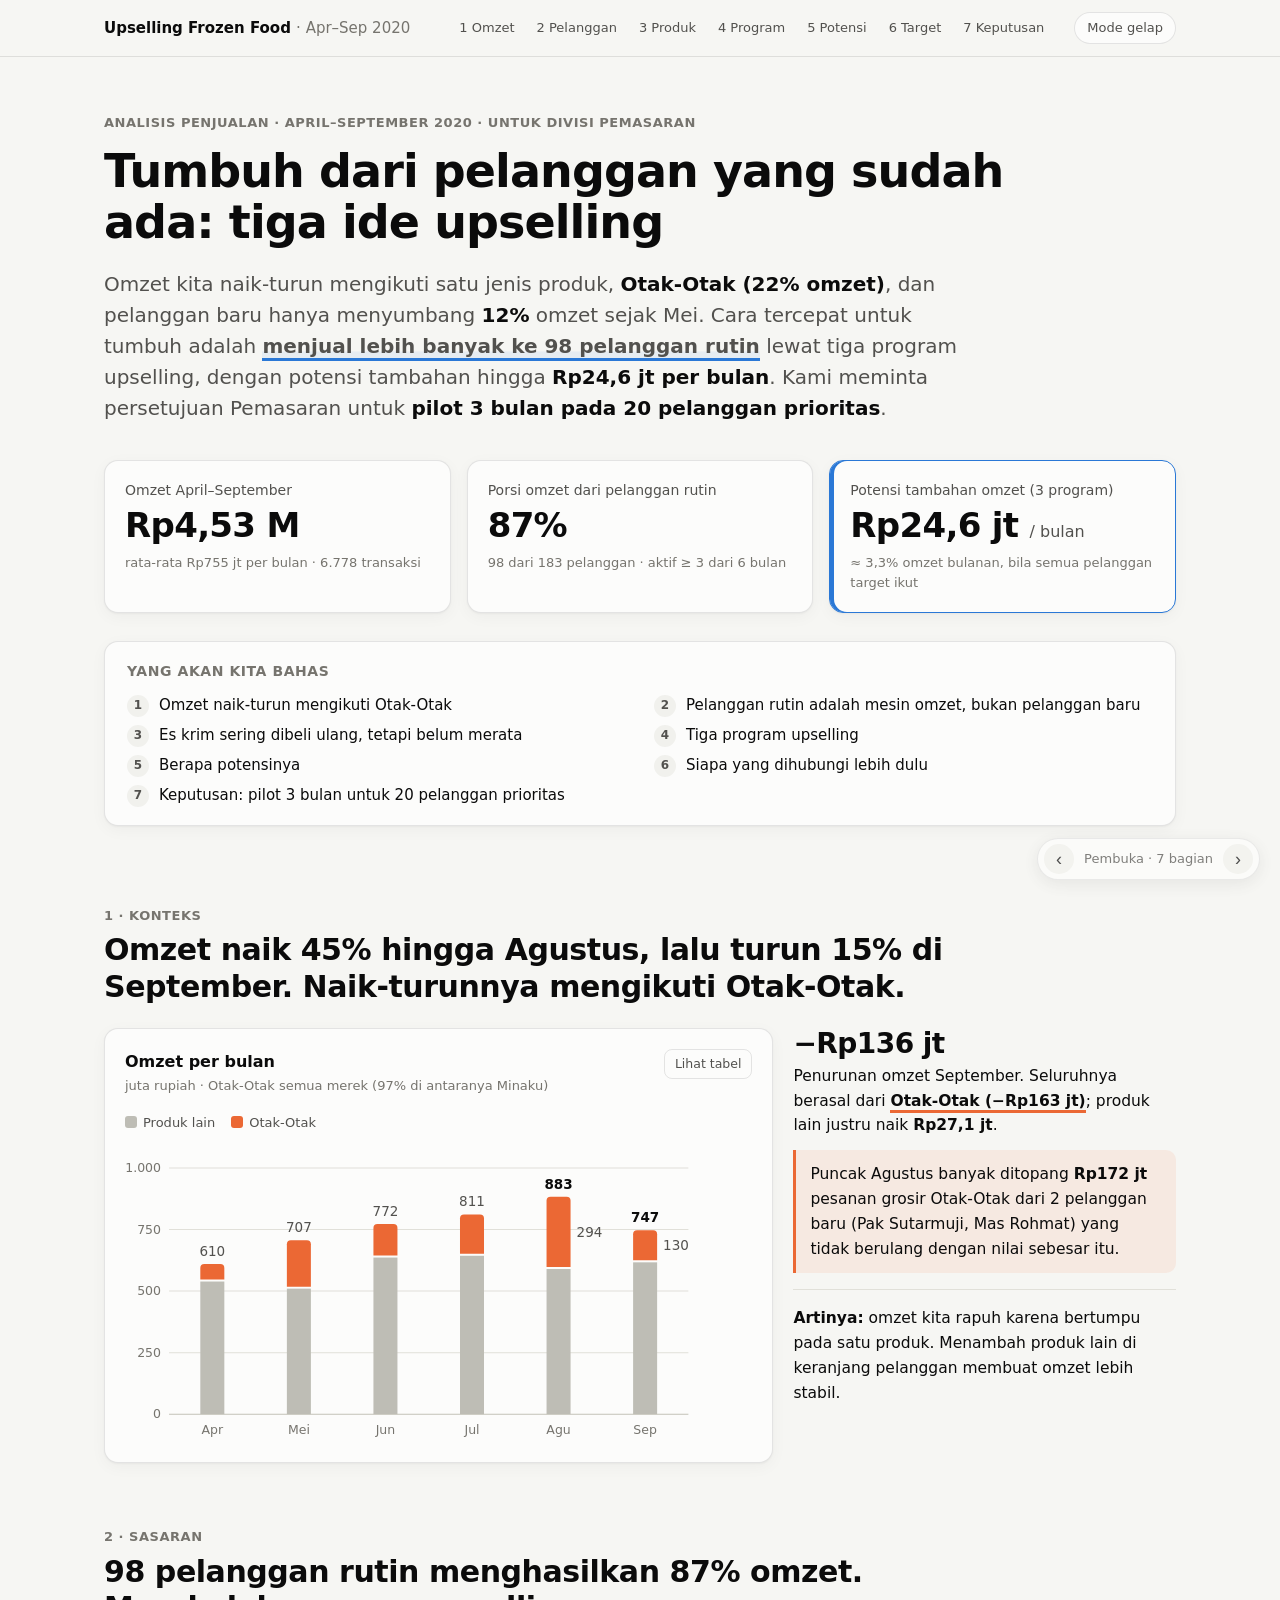
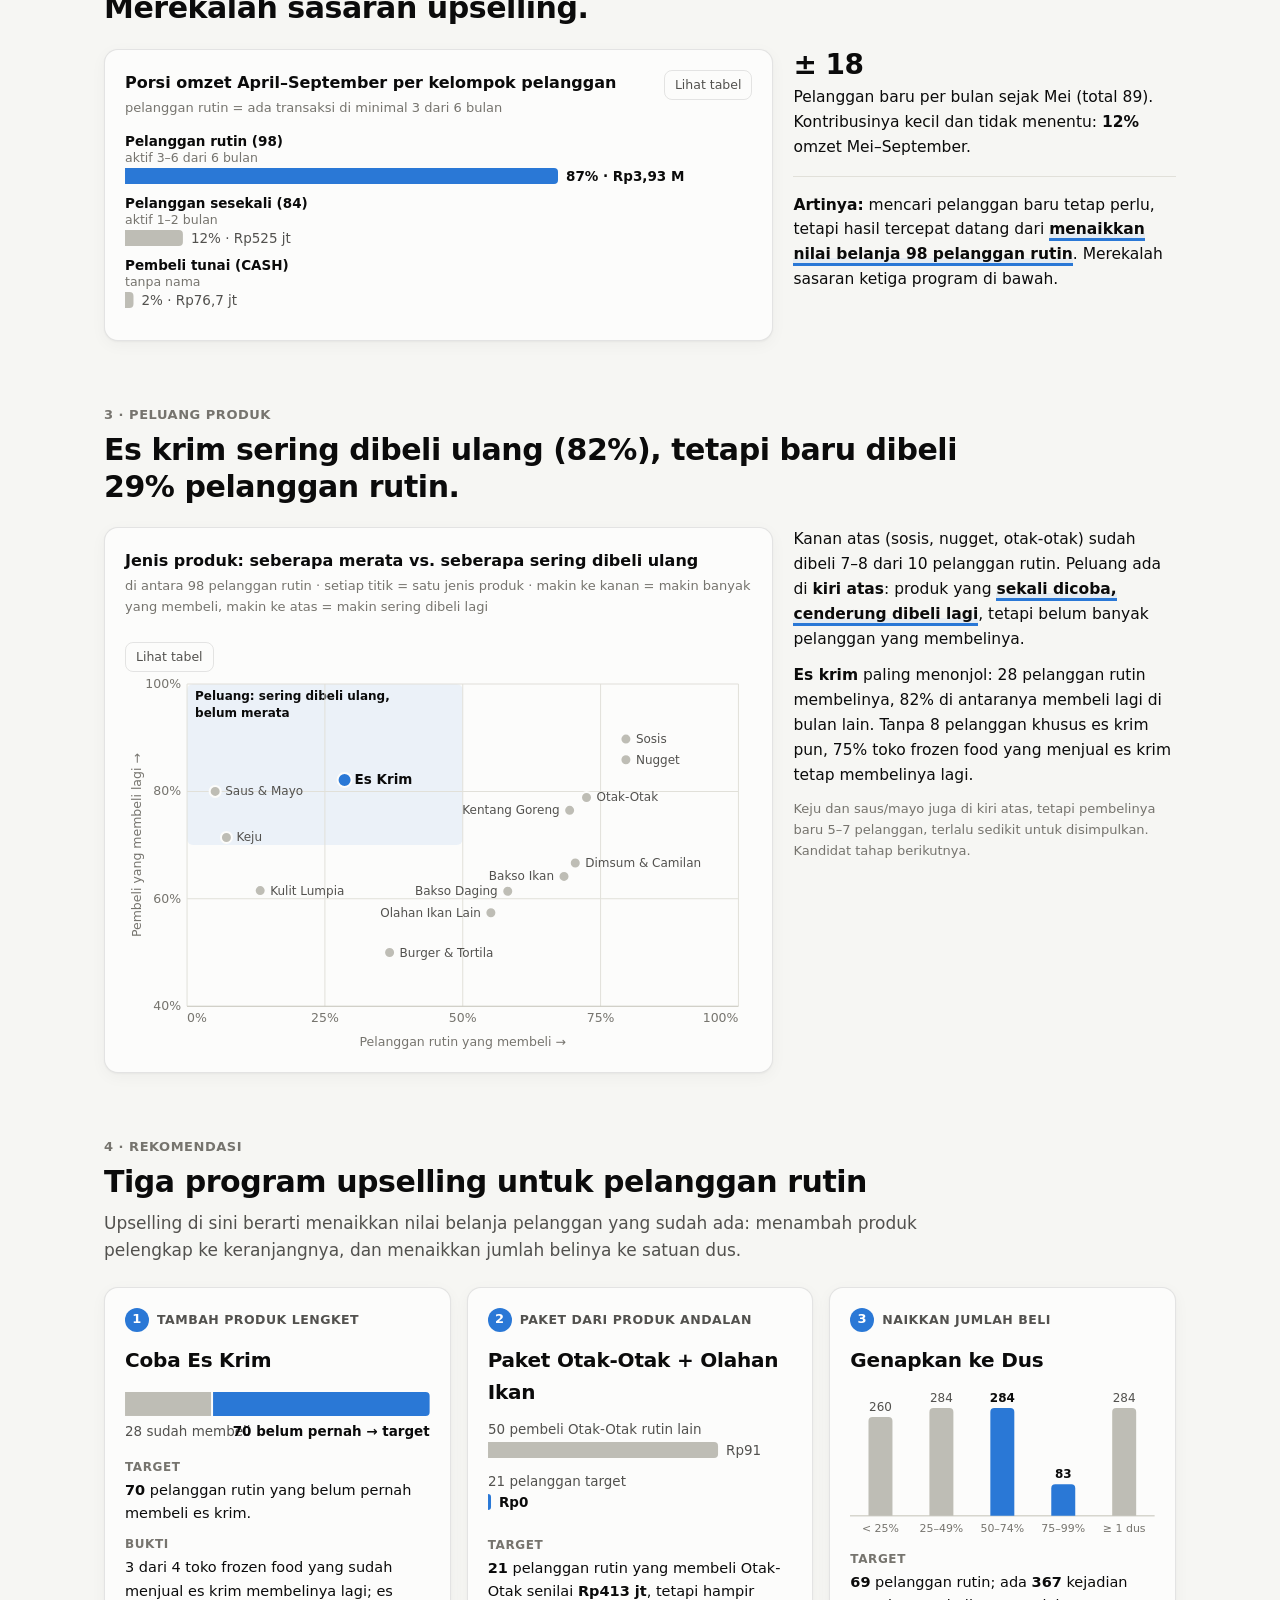
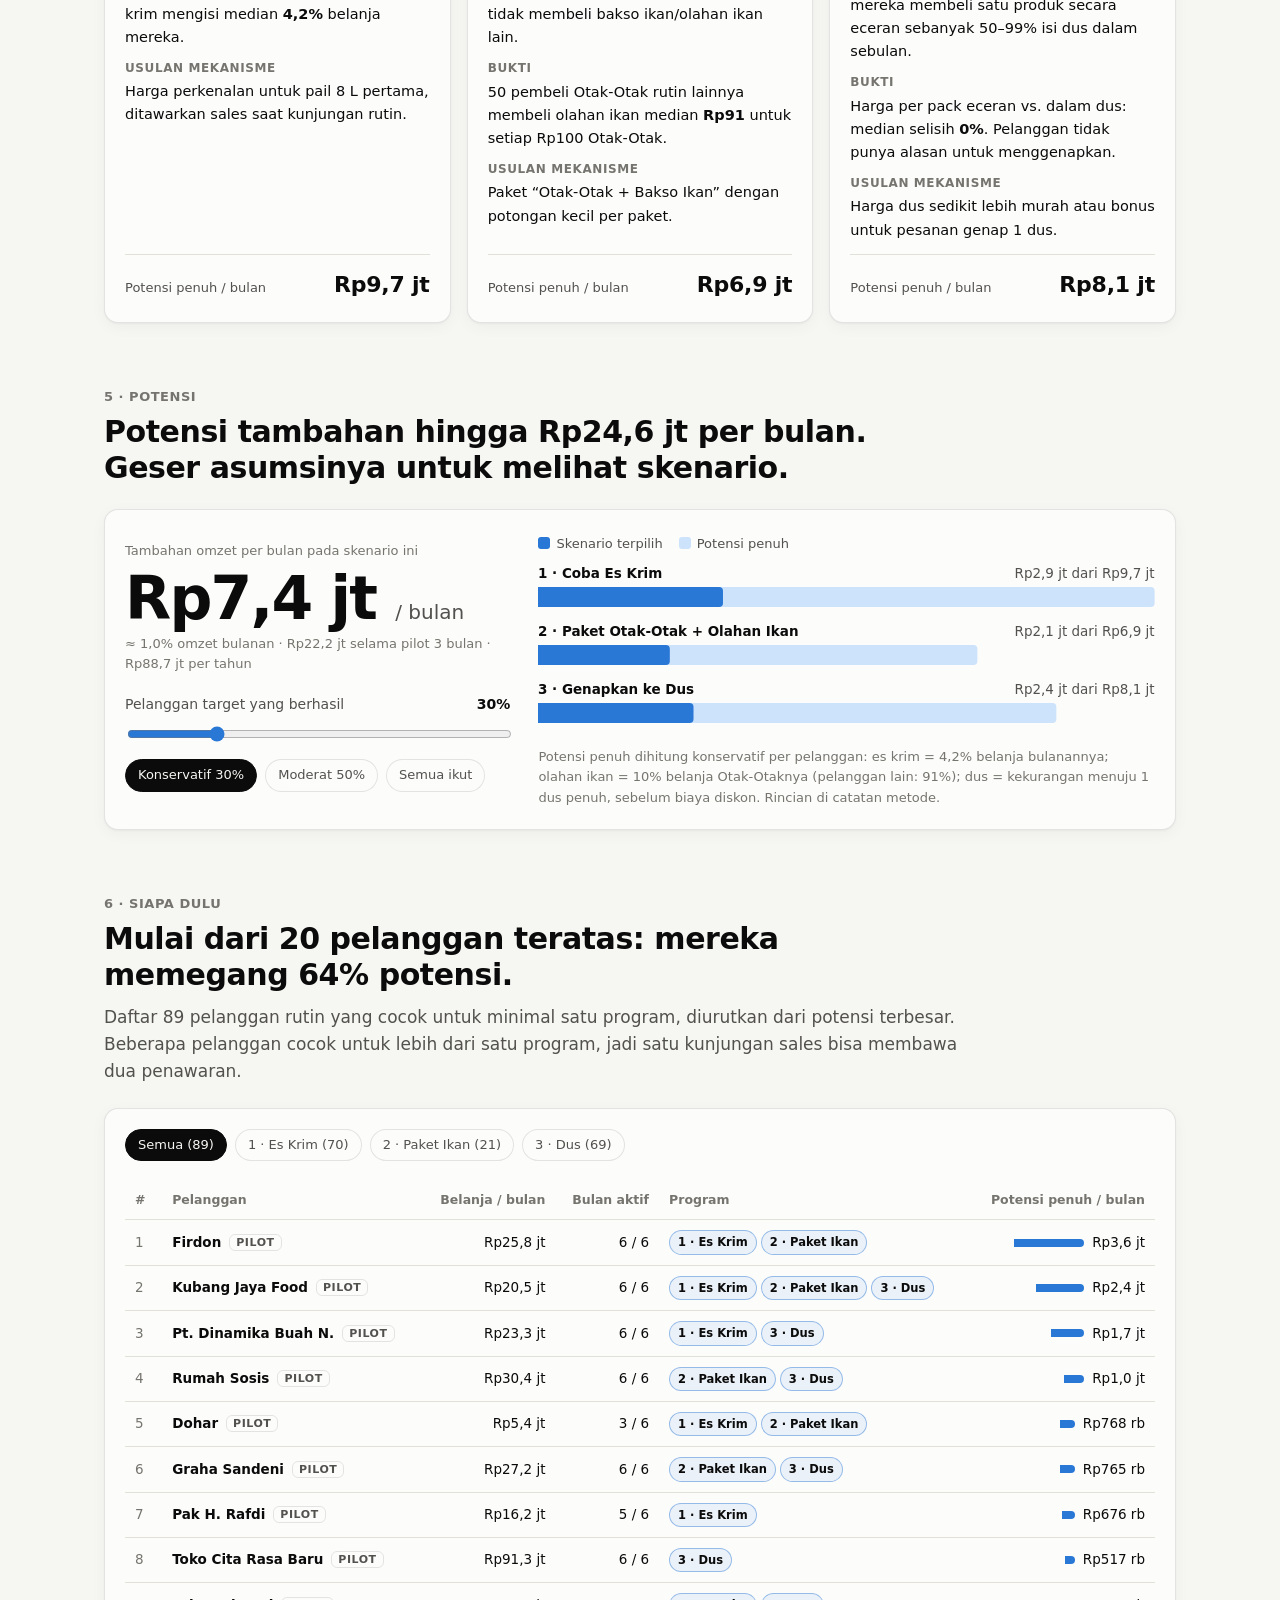
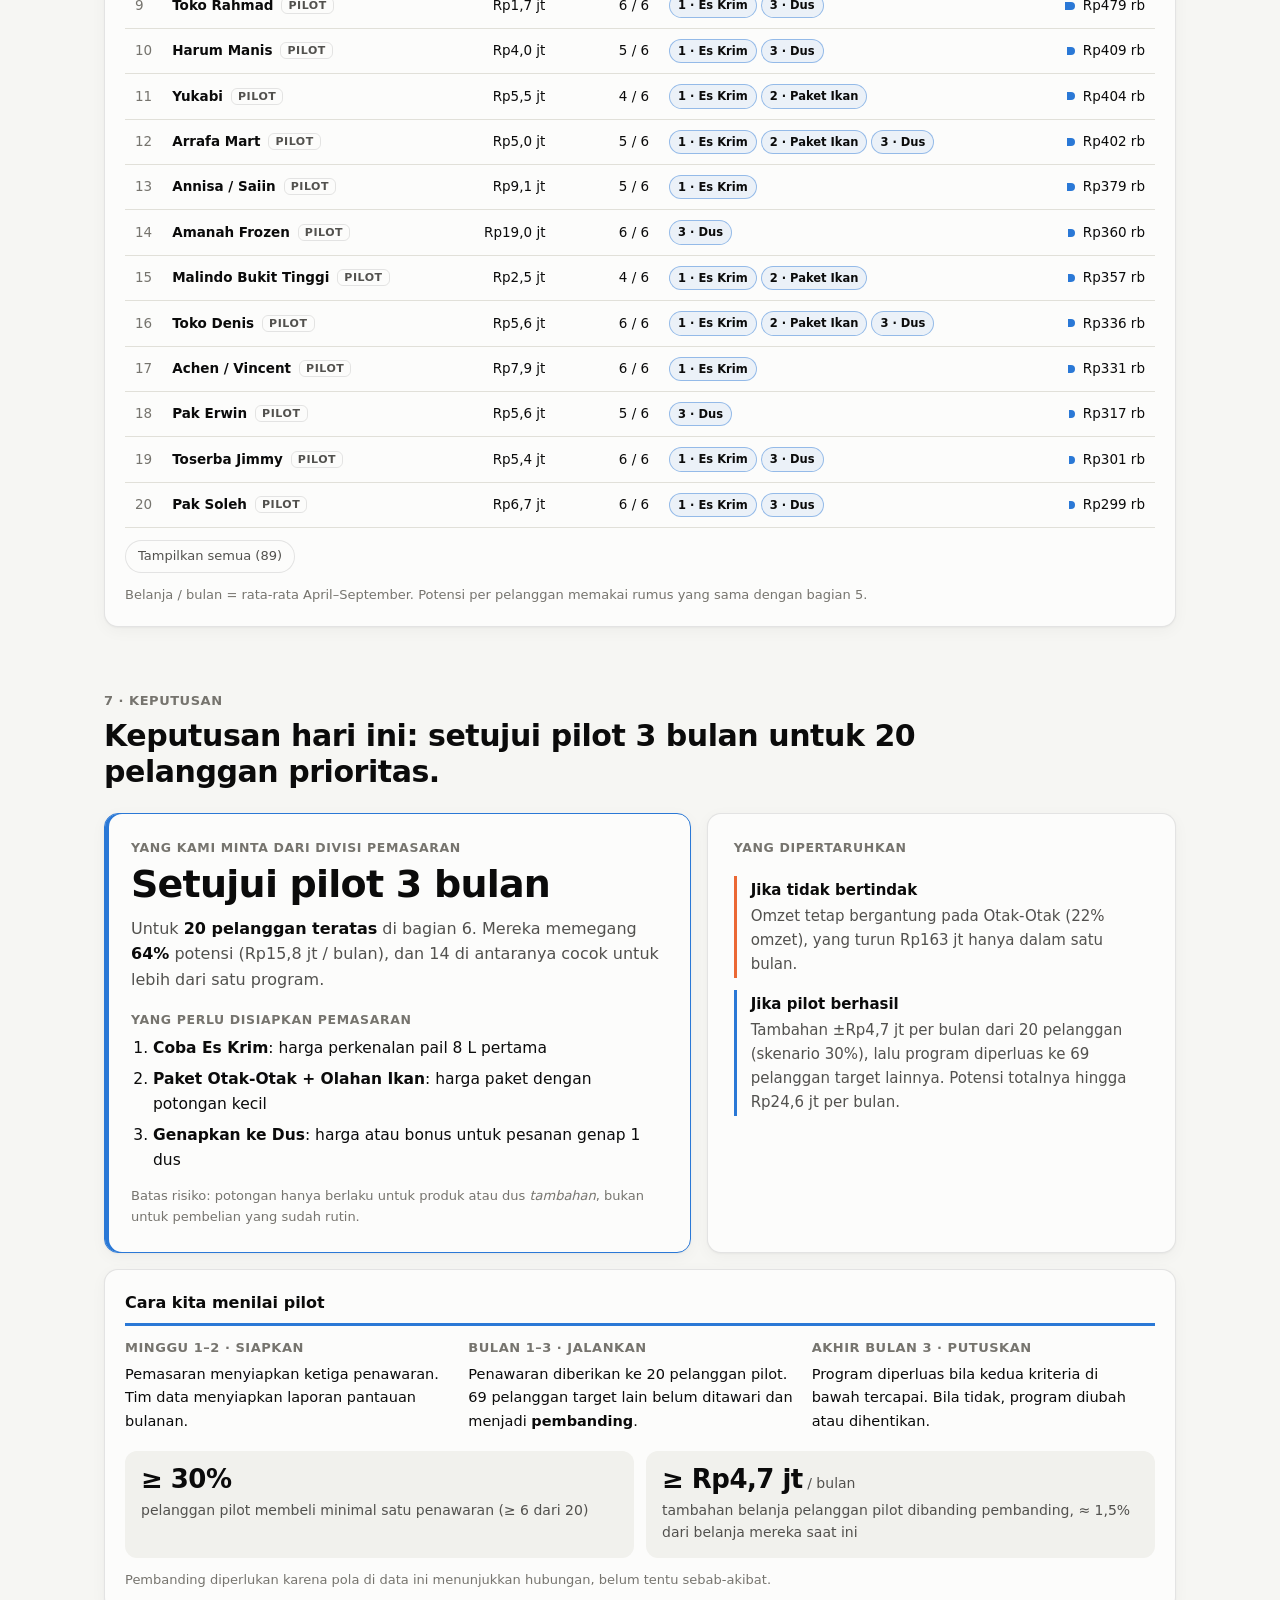
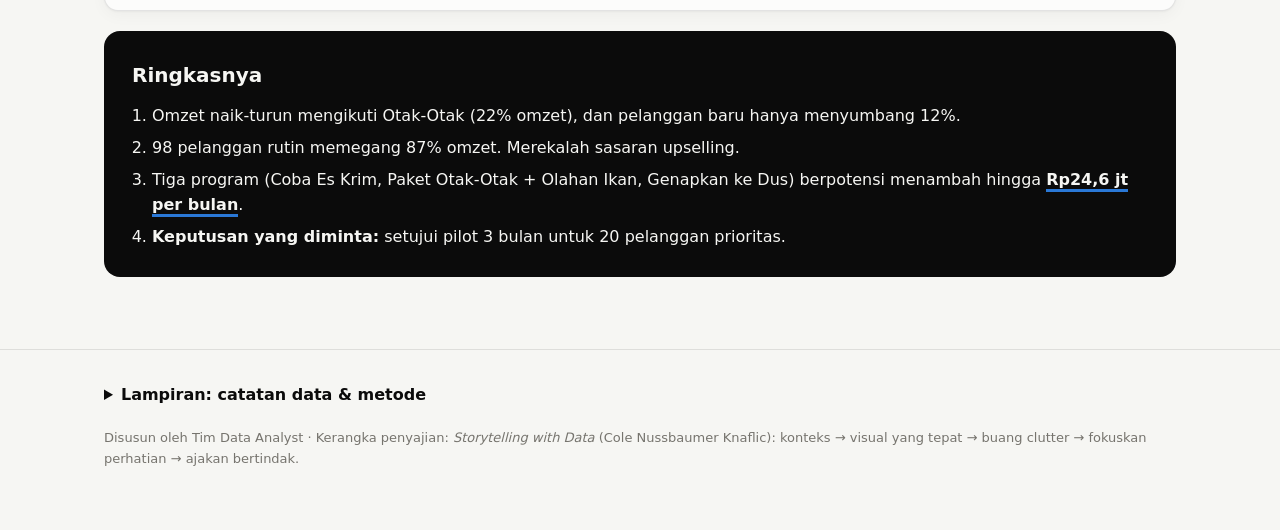
==== index.html @ 965a8b3e "update" ====
<!doctype html>
<html lang="id">
<head>
  <meta charset="utf-8">
  <meta name="viewport" content="width=device-width, initial-scale=1">
  <title>Peluang Upselling Frozen Food</title>
  <meta name="description" content="Dashboard analisis penjualan frozen food April–September 2020: tiga ide upselling untuk pelanggan rutin, disusun untuk Divisi Pemasaran.">
  <link rel="icon" href="data:image/svg+xml,%3Csvg xmlns='http://www.w3.org/2000/svg' viewBox='0 0 32 32'%3E%3Crect width='32' height='32' rx='8' fill='%232a78d6'/%3E%3Cpath d='M8 22h4v-6H8zm6 0h4V10h-4zm6 0h4v-9h-4z' fill='%23fff'/%3E%3C/svg%3E">
  <link rel="stylesheet" href="dashboard/assets/style.css?v=4">
</head>
<body>

<header class="topbar">
  <div class="wrap">
    <a class="brand" href="#top">Upselling Frozen Food <span>· Apr–Sep 2020</span></a>
    <nav class="nav" aria-label="Bagian">
      <a href="#s1">1 Omzet</a>
      <a href="#s2">2 Pelanggan</a>
      <a href="#s3">3 Produk</a>
      <a href="#s4">4 Program</a>
      <a href="#s5">5 Potensi</a>
      <a href="#s6">6 Target</a>
      <a href="#s7">7 Keputusan</a>
    </nav>
    <button class="theme-btn" id="themeBtn" type="button" aria-label="Ganti tema terang/gelap">Tema</button>
  </div>
</header>

<main id="top">
  <!-- ===================== PEMBUKA: Big Idea ===================== -->
  <div class="wrap hero">
    <p class="eyebrow">Analisis penjualan · <span data-b="periode">April–September 2020</span> · untuk Divisi Pemasaran</p>
    <h1>Tumbuh dari pelanggan yang sudah ada: tiga ide upselling</h1>
    <p class="bigidea">
      Omzet kita naik-turun mengikuti satu jenis produk, <b>Otak-Otak (<span data-b="otak_share">22%</span> omzet)</b>,
      dan pelanggan baru hanya menyumbang <b data-b="baru_share">12%</b> omzet sejak Mei.
      Cara tercepat untuk tumbuh adalah <span class="key">menjual lebih banyak ke <span data-b="rutin_n">98</span> pelanggan rutin</span>
      lewat tiga program upselling, dengan potensi tambahan hingga <b data-b="pot_full_bln">Rp24,6 jt per bulan</b>.
      Kami meminta persetujuan Pemasaran untuk <b>pilot 3 bulan pada <span data-b="pilot_n">20</span> pelanggan prioritas</b>.
    </p>

    <div class="kpis">
      <div class="kpi">
        <p class="lbl">Omzet April–September</p>
        <p class="val" data-b="omzet">Rp4,53 M</p>
        <p class="sub">rata-rata <span data-b="omzet_bulan">Rp755 jt</span> per bulan · <span data-b="baris">6.778</span> transaksi</p>
      </div>
      <div class="kpi">
        <p class="lbl">Porsi omzet dari pelanggan rutin</p>
        <p class="val" data-b="rutin_share">87%</p>
        <p class="sub"><span data-b="rutin_n">98</span> dari <span data-b="pelanggan">183</span> pelanggan · aktif ≥ 3 dari 6 bulan</p>
      </div>
      <div class="kpi hl">
        <p class="lbl">Potensi tambahan omzet (3 program)</p>
        <p class="val"><span data-b="pot_full">Rp24,6 jt</span> <small>/ bulan</small></p>
        <p class="sub">≈ <span data-b="pot_pct">3,3%</span> omzet bulanan, bila semua pelanggan target ikut</p>
      </div>
    </div>

    <nav class="agenda" aria-label="Ringkasan">
      <h2>Yang akan kita bahas</h2>
      <ol>
        <li><a href="#s1">Omzet naik-turun mengikuti Otak-Otak</a></li>
        <li><a href="#s2">Pelanggan rutin adalah mesin omzet, bukan pelanggan baru</a></li>
        <li><a href="#s3">Es krim sering dibeli ulang, tetapi belum merata</a></li>
        <li><a href="#s4">Tiga program upselling</a></li>
        <li><a href="#s5">Berapa potensinya</a></li>
        <li><a href="#s6">Siapa yang dihubungi lebih dulu</a></li>
        <li><a href="#s7">Keputusan: pilot 3 bulan untuk 20 pelanggan prioritas</a></li>
      </ol>
    </nav>
  </div>

  <!-- ===================== 1. Konteks omzet ===================== -->
  <section class="story wrap" id="s1">
    <div class="sec-head">
      <p class="sec-no">1 · Konteks</p>
      <h2 class="title">Omzet naik <span data-b="naik">45%</span> hingga Agustus, lalu turun <span data-b="turun">15%</span> di September. Naik-turunnya mengikuti Otak-Otak.</h2>
    </div>
    <div class="grid-2">
      <figure class="card" style="margin:0">
        <div class="card-head">
          <div>
            <h3>Omzet per bulan</h3>
            <p class="cap">juta rupiah · Otak-Otak semua merek (<span data-b="minaku_share">97%</span> di antaranya Minaku)</p>
          </div>
          <button class="tbl-toggle" data-for="c1" type="button">Lihat tabel</button>
        </div>
        <div class="legend"><span><i style="background:var(--context)"></i>Produk lain</span><span><i style="background:var(--alert)"></i>Otak-Otak</span></div>
        <div class="chart" id="c1" role="img" aria-label="Grafik batang bertumpuk omzet bulanan April sampai September 2020, dipisah Otak-Otak dan produk lain"></div>
        <div class="tbl-wrap" id="c1-tbl" hidden></div>
      </figure>
      <div class="sowhat">
        <p class="big"><span data-b="sep_turun">−Rp136 jt</span></p>
        <p>Penurunan omzet September. Seluruhnya berasal dari <span class="key-alert">Otak-Otak (<span data-b="otak_turun">−Rp163 jt</span>)</span>; produk lain justru naik <b data-b="lain_naik">Rp27 jt</b>.</p>
        <div class="callout alert">
          <p style="margin:0">Puncak Agustus banyak ditopang <b data-b="agu_baru">Rp172 jt</b> pesanan grosir Otak-Otak dari <span data-b="agu_baru_n">2</span> pelanggan baru (<span data-b="agu_baru_nama">Pak Sutarmuji, Mas Rohmat</span>) yang tidak berulang dengan nilai sebesar itu.</p>
        </div>
        <hr>
        <p><b>Artinya:</b> omzet kita rapuh karena bertumpu pada satu produk. Menambah produk lain di keranjang pelanggan membuat omzet lebih stabil.</p>
      </div>
    </div>
  </section>

  <!-- ===================== 2. Pelanggan rutin ===================== -->
  <section class="story wrap" id="s2">
    <div class="sec-head">
      <p class="sec-no">2 · Sasaran</p>
      <h2 class="title"><span data-b="rutin_n">98</span> pelanggan rutin menghasilkan <span data-b="rutin_share">87%</span> omzet. Merekalah sasaran upselling.</h2>
    </div>
    <div class="grid-2">
      <figure class="card" style="margin:0">
        <div class="card-head">
          <div>
            <h3>Porsi omzet April–September per kelompok pelanggan</h3>
            <p class="cap">pelanggan rutin = ada transaksi di minimal 3 dari 6 bulan</p>
          </div>
          <button class="tbl-toggle" data-for="c2" type="button">Lihat tabel</button>
        </div>
        <div class="chart" id="c2" role="img" aria-label="Grafik batang horizontal porsi omzet per kelompok pelanggan"></div>
        <div class="tbl-wrap" id="c2-tbl" hidden></div>
      </figure>
      <div class="sowhat">
        <p class="big" data-b="baru_rata">± 18</p>
        <p>Pelanggan baru per bulan sejak Mei (total <span data-b="baru_n">89</span>). Kontribusinya kecil dan tidak menentu: <b data-b="baru_share">12%</b> omzet Mei–September.</p>
        <hr>
        <p><b>Artinya:</b> mencari pelanggan baru tetap perlu, tetapi hasil tercepat datang dari <span class="key">menaikkan nilai belanja <span data-b="rutin_n">98</span> pelanggan rutin</span>. Merekalah sasaran ketiga program di bawah.</p>
      </div>
    </div>
  </section>

  <!-- ===================== 3. Produk peluang ===================== -->
  <section class="story wrap" id="s3">
    <div class="sec-head">
      <p class="sec-no">3 · Peluang produk</p>
      <h2 class="title">Es krim sering dibeli ulang (<span data-b="p1_rep">82%</span>), tetapi baru dibeli <span data-b="p1_pen">29%</span> pelanggan rutin.</h2>
    </div>
    <div class="grid-2">
      <figure class="card" style="margin:0">
        <div class="card-head">
          <div>
            <h3>Jenis produk: seberapa merata vs. seberapa sering dibeli ulang</h3>
            <p class="cap">di antara <span data-b="rutin_n">98</span> pelanggan rutin · setiap titik = satu jenis produk · makin ke kanan = makin banyak yang membeli, makin ke atas = makin sering dibeli lagi</p>
          </div>
          <button class="tbl-toggle" data-for="c3" type="button">Lihat tabel</button>
        </div>
        <div class="chart" id="c3" role="img" aria-label="Diagram sebar jenis produk: persentase pelanggan rutin yang membeli terhadap persentase pembeli yang membeli lagi di bulan lain"></div>
        <div class="tbl-wrap" id="c3-tbl" hidden></div>
      </figure>
      <div class="sowhat">
        <p>Kanan atas (sosis, nugget, otak-otak) sudah dibeli 7–8 dari 10 pelanggan rutin. Peluang ada di <b>kiri atas</b>: produk yang <span class="key">sekali dicoba, cenderung dibeli lagi</span>, tetapi belum banyak pelanggan yang membelinya.</p>
        <p><b>Es krim</b> paling menonjol: <span data-b="p1_buyers">28</span> pelanggan rutin membelinya, <span data-b="p1_rep">82%</span> di antaranya membeli lagi di bulan lain. Tanpa <span data-b="p1_khusus">8</span> pelanggan khusus es krim pun, <span data-b="p1_rep_campur">75%</span> toko frozen food yang menjual es krim tetap membelinya lagi.</p>
        <p class="note">Keju dan saus/mayo juga di kiri atas, tetapi pembelinya baru 5–7 pelanggan, terlalu sedikit untuk disimpulkan. Kandidat tahap berikutnya.</p>
      </div>
    </div>
  </section>

  <!-- ===================== 4. Tiga program ===================== -->
  <section class="story wrap" id="s4">
    <div class="sec-head">
      <p class="sec-no">4 · Rekomendasi</p>
      <h2 class="title">Tiga program upselling untuk pelanggan rutin</h2>
      <p class="lead">Upselling di sini berarti menaikkan nilai belanja pelanggan yang sudah ada: menambah produk pelengkap ke keranjangnya, dan menaikkan jumlah belinya ke satuan dus.</p>
    </div>
    <div class="programs">
      <article class="card prog">
        <span class="tag"><b>1</b> Tambah produk lengket</span>
        <h3>Coba Es Krim</h3>
        <div class="chart" id="m1" role="img" aria-label="Pelanggan rutin yang sudah dan belum membeli es krim"></div>
        <dl>
          <div><dt>Target</dt><dd><b data-b="p1_targets">70</b> pelanggan rutin yang belum pernah membeli es krim.</dd></div>
          <div><dt>Bukti</dt><dd>3 dari 4 toko frozen food yang sudah menjual es krim membelinya lagi; es krim mengisi median <b data-b="p1_porsi">4,2%</b> belanja mereka.</dd></div>
          <div><dt>Usulan mekanisme</dt><dd>Harga perkenalan untuk pail 8 L pertama, ditawarkan sales saat kunjungan rutin.</dd></div>
        </dl>
        <div class="pot"><span>Potensi penuh / bulan</span><b data-b="pot1">Rp9,7 jt</b></div>
      </article>

      <article class="card prog">
        <span class="tag"><b>2</b> Paket dari produk andalan</span>
        <h3>Paket Otak-Otak + Olahan Ikan</h3>
        <div class="chart" id="m2" role="img" aria-label="Pembelian olahan ikan per Rp100 belanja Otak-Otak: pelanggan lain dibanding pelanggan target"></div>
        <dl>
          <div><dt>Target</dt><dd><b data-b="p2_targets">21</b> pelanggan rutin yang membeli Otak-Otak senilai <b data-b="p2_otak">Rp413 jt</b>, tetapi hampir tidak membeli bakso ikan/olahan ikan lain.</dd></div>
          <div><dt>Bukti</dt><dd><span data-b="p2_peer_n">50</span> pembeli Otak-Otak rutin lainnya membeli olahan ikan median <b data-b="p2_peer">Rp91</b> untuk setiap Rp100 Otak-Otak.</dd></div>
          <div><dt>Usulan mekanisme</dt><dd>Paket “Otak-Otak + Bakso Ikan” dengan potongan kecil per paket.</dd></div>
        </dl>
        <div class="pot"><span>Potensi penuh / bulan</span><b data-b="pot2">Rp6,9 jt</b></div>
      </article>

      <article class="card prog">
        <span class="tag"><b>3</b> Naikkan jumlah beli</span>
        <h3>Genapkan ke Dus</h3>
        <div class="chart" id="m3" role="img" aria-label="Sebaran pembelian eceran per bulan sebagai persentase isi satu dus"></div>
        <dl>
          <div><dt>Target</dt><dd><b data-b="p3_cust">69</b> pelanggan rutin; ada <b data-b="p3_near">367</b> kejadian mereka membeli satu produk secara eceran sebanyak 50–99% isi dus dalam sebulan.</dd></div>
          <div><dt>Bukti</dt><dd>Harga per pack eceran vs. dalam dus: median selisih <b data-b="p3_harga">0%</b>. Pelanggan tidak punya alasan untuk menggenapkan.</dd></div>
          <div><dt>Usulan mekanisme</dt><dd>Harga dus sedikit lebih murah atau bonus untuk pesanan genap 1 dus.</dd></div>
        </dl>
        <div class="pot"><span>Potensi penuh / bulan</span><b data-b="pot3">Rp8,1 jt</b></div>
      </article>
    </div>
  </section>

  <!-- ===================== 5. Potensi ===================== -->
  <section class="story wrap" id="s5">
    <div class="sec-head">
      <p class="sec-no">5 · Potensi</p>
      <h2 class="title">Potensi tambahan hingga <span data-b="pot_full">Rp24,6 jt</span> per bulan. Geser asumsinya untuk melihat skenario.</h2>
    </div>
    <div class="card calc">
      <div>
        <p class="small" style="margin:0">Tambahan omzet per bulan pada skenario ini</p>
        <p class="hero-num" id="potTotal">Rp7,4 jt</p>
        <p class="small" id="potSub" style="margin:0">≈ 1,0% omzet bulanan · Rp22 jt selama pilot 3 bulan</p>
        <div class="slider-row">
          <label for="rate">Pelanggan target yang berhasil <output id="rateOut" for="rate">30%</output></label>
          <input type="range" id="rate" min="10" max="100" step="5" value="30">
          <div class="presets" role="group" aria-label="Skenario">
            <button class="chip" type="button" data-rate="30">Konservatif 30%</button>
            <button class="chip" type="button" data-rate="50">Moderat 50%</button>
            <button class="chip" type="button" data-rate="100">Semua ikut</button>
          </div>
        </div>
      </div>
      <div>
        <div class="legend"><span><i style="background:var(--accent)"></i>Skenario terpilih</span><span><i style="background:var(--accent-soft)"></i>Potensi penuh</span></div>
        <div class="chart" id="c5" role="img" aria-label="Potensi tambahan omzet per program"></div>
        <p class="small" style="margin:10px 0 0">Potensi penuh dihitung konservatif per pelanggan: es krim = <span data-b="p1_porsi">4,2%</span> belanja bulanannya; olahan ikan = <span data-b="p2_asumsi">10%</span> belanja Otak-Otaknya (pelanggan lain: <span data-b="p2_peer_pct">91%</span>); dus = kekurangan menuju 1 dus penuh, sebelum biaya diskon. Rincian di catatan metode.</p>
      </div>
    </div>
  </section>

  <!-- ===================== 6. Daftar target ===================== -->
  <section class="story wrap" id="s6">
    <div class="sec-head">
      <p class="sec-no">6 · Siapa dulu</p>
      <h2 class="title">Mulai dari 20 pelanggan teratas: mereka memegang <span data-b="top20">64%</span> potensi.</h2>
      <p class="lead">Daftar <span data-b="target_n">89</span> pelanggan rutin yang cocok untuk minimal satu program, diurutkan dari potensi terbesar. Beberapa pelanggan cocok untuk lebih dari satu program, jadi satu kunjungan sales bisa membawa dua penawaran.</p>
    </div>
    <div class="card">
      <div class="filters" role="group" aria-label="Saring program" id="tFilters"></div>
      <div class="tbl-wrap">
        <table class="data-table targets" id="tTable">
          <thead>
            <tr>
              <th class="rank">#</th>
              <th>Pelanggan</th>
              <th class="n hide-sm">Belanja / bulan</th>
              <th class="n hide-sm">Bulan aktif</th>
              <th>Program</th>
              <th class="n">Potensi penuh / bulan</th>
            </tr>
          </thead>
          <tbody></tbody>
        </table>
      </div>
      <button class="chip more" id="tMore" type="button">Tampilkan semua</button>
      <p class="small" style="margin:12px 0 0">Belanja / bulan = rata-rata April–September. Potensi per pelanggan memakai rumus yang sama dengan bagian 5.</p>
    </div>
  </section>

  <!-- ===================== 7. Keputusan ===================== -->
  <section class="story wrap" id="s7">
    <div class="sec-head">
      <p class="sec-no">7 · Keputusan</p>
      <h2 class="title">Keputusan hari ini: setujui pilot 3 bulan untuk <span data-b="pilot_n">20</span> pelanggan prioritas.</h2>
    </div>

    <div class="decide">
      <div class="card decision">
        <p class="decision-lbl">Yang kami minta dari Divisi Pemasaran</p>
        <p class="decision-ask">Setujui pilot 3 bulan</p>
        <p class="decision-sub">Untuk <b><span data-b="pilot_n">20</span> pelanggan teratas</b> di bagian 6. Mereka memegang <b data-b="top20">64%</b> potensi
          (<span data-b="pilot_full">Rp15,8 jt</span> / bulan), dan <span data-b="pilot_multi">14</span> di antaranya cocok untuk lebih dari satu program.</p>
        <p class="decision-lbl" style="margin-top:18px">Yang perlu disiapkan Pemasaran</p>
        <ol class="prep">
          <li><b>Coba Es Krim</b>: harga perkenalan pail 8 L pertama</li>
          <li><b>Paket Otak-Otak + Olahan Ikan</b>: harga paket dengan potongan kecil</li>
          <li><b>Genapkan ke Dus</b>: harga atau bonus untuk pesanan genap 1 dus</li>
        </ol>
        <p class="note">Batas risiko: potongan hanya berlaku untuk produk atau dus <i>tambahan</i>, bukan untuk pembelian yang sudah rutin.</p>
      </div>

      <div class="card stakes">
        <p class="decision-lbl">Yang dipertaruhkan</p>
        <div class="stake alert">
          <b>Jika tidak bertindak</b>
          <p>Omzet tetap bergantung pada Otak-Otak (<span data-b="otak_share">22%</span> omzet), yang turun <span data-b="otak_turun_abs">Rp163 jt</span> hanya dalam satu bulan.</p>
        </div>
        <div class="stake ok">
          <b>Jika pilot berhasil</b>
          <p>Tambahan ±<span data-b="pilot_30">Rp4,7 jt</span> per bulan dari <span data-b="pilot_n">20</span> pelanggan (skenario 30%), lalu program diperluas ke <span data-b="pilot_rest">69</span> pelanggan target lainnya. Potensi totalnya hingga <span data-b="pot_full">Rp24,6 jt</span> per bulan.</p>
        </div>
      </div>
    </div>

    <div class="card" style="margin-top:16px">
      <h3>Cara kita menilai pilot</h3>
      <div class="timeline">
        <div class="step on"><b>Minggu 1–2 · Siapkan</b><p>Pemasaran menyiapkan ketiga penawaran. Tim data menyiapkan laporan pantauan bulanan.</p></div>
        <div class="step on"><b>Bulan 1–3 · Jalankan</b><p>Penawaran diberikan ke <span data-b="pilot_n">20</span> pelanggan pilot. <span data-b="pilot_rest">69</span> pelanggan target lain belum ditawari dan menjadi <b>pembanding</b>.</p></div>
        <div class="step on"><b>Akhir bulan 3 · Putuskan</b><p>Program diperluas bila kedua kriteria di bawah tercapai. Bila tidak, program diubah atau dihentikan.</p></div>
      </div>
      <div class="criteria">
        <div class="crit">
          <p class="crit-val">≥ 30%</p>
          <p>pelanggan pilot membeli minimal satu penawaran (≥ 6 dari <span data-b="pilot_n">20</span>)</p>
        </div>
        <div class="crit">
          <p class="crit-val">≥ <span data-b="pilot_30">Rp4,7 jt</span><small> / bulan</small></p>
          <p>tambahan belanja pelanggan pilot dibanding pembanding, ≈ <span data-b="pilot_lift">1,5%</span> dari belanja mereka saat ini</p>
        </div>
      </div>
      <p class="note" style="margin:12px 0 0">Pembanding diperlukan karena pola di data ini menunjukkan hubungan, belum tentu sebab-akibat.</p>
    </div>

    <div class="recap">
      <h3>Ringkasnya</h3>
      <ol>
        <li>Omzet naik-turun mengikuti Otak-Otak (<span data-b="otak_share">22%</span> omzet), dan pelanggan baru hanya menyumbang <span data-b="baru_share">12%</span>.</li>
        <li><span data-b="rutin_n">98</span> pelanggan rutin memegang <span data-b="rutin_share">87%</span> omzet. Merekalah sasaran upselling.</li>
        <li>Tiga program (Coba Es Krim, Paket Otak-Otak + Olahan Ikan, Genapkan ke Dus) berpotensi menambah hingga <span class="key" data-b="pot_full_bln">Rp24,6 jt per bulan</span>.</li>
        <li><b>Keputusan yang diminta:</b> setujui pilot 3 bulan untuk <span data-b="pilot_n">20</span> pelanggan prioritas.</li>
      </ol>
    </div>
  </section>
</main>

<footer>
  <div class="wrap">
    <details class="appendix">
    <summary>Lampiran: catatan data &amp; metode</summary>
    <ul>
      <li><b>Sumber:</b> 6 file Excel laporan penjualan April–September 2020. Hanya sheet laporan lengkap (diawali “_”) yang dipakai agar tidak terhitung dua kali dengan sheet per merek; total setiap file dicocokkan dengan baris total di Excel. Hasilnya <span data-b="baris">6.778</span> baris, <span data-b="sku">268</span> produk, <span data-b="pelanggan">183</span> pelanggan.</li>
      <li><b>Nama pelanggan</b> dibersihkan dari kode awalan (“F - ”, “C - ”, “AL - ”, …) dan tulisan “(MITRAKU)”, sehingga misalnya “C - ADEK FROZEN” dan “ADEK FROZEN” dihitung satu pelanggan. Pembeli “CASH” tidak dihitung sebagai pelanggan rutin.</li>
      <li><b>Nilai penjualan</b> memakai kolom JUMLAH (sudah termasuk potongan). Ada <span data-b="harga_nol">58</span> baris berharga Rp0 dan <span data-b="selisih">77</span> baris dengan JUMLAH ≠ QTY × HARGA (potongan harga).</li>
      <li><b>Jenis produk</b> dikelompokkan dari kata kunci nama barang menjadi 13 jenis. <b>Dibeli ulang</b> = pembeli jenis itu membelinya di ≥ 2 bulan berbeda.</li>
      <li><b>Potensi Program 1:</b> <span data-b="p1_porsi">4,2%</span> × belanja bulanan pelanggan target; 4,2% adalah median porsi es krim pada <span data-b="p1_campur">20</span> toko rutin yang menjual es krim bersama produk lain.</li>
      <li><b>Potensi Program 2:</b> <span data-b="p2_asumsi">10%</span> × belanja Otak-Otak bulanan pelanggan target (asumsi konservatif; median pelanggan lain <span data-b="p2_peer_pct">91%</span>). Target = pembeli Otak-Otak rutin yang belanja bakso ikan/olahan ikan lainnya &lt; 10% dari belanja Otak-Otaknya.</li>
      <li><b>Potensi Program 3:</b> (isi dus − jumlah pack yang dibeli dalam sebulan) × harga pack yang dibayar, untuk pembelian eceran 50–99% isi dus, dibagi 6 bulan. Angka ini sebelum biaya diskon/bonus dus.</li>
      <li>Semua potensi adalah <b>perkiraan</b>, bukan target penjualan. Angka dihitung ulang dengan <code>dashboard/analisis/build_data.py</code>.</li>
    </ul>
    </details>
    <p class="small" style="margin-top:16px">Disusun oleh Tim Data Analyst · Kerangka penyajian: <i>Storytelling with Data</i> (Cole Nussbaumer Knaflic): konteks → visual yang tepat → buang clutter → fokuskan perhatian → ajakan bertindak.</p>
  </div>
</footer>

<div class="pager" id="pager" aria-label="Pindah bagian" title="Pindah bagian: tombol ← → atau PageUp/PageDown">
  <button type="button" data-go="-1" aria-label="Bagian sebelumnya">‹</button>
  <span id="pagerTxt">Pembuka · 7 bagian</span>
  <button type="button" data-go="1" aria-label="Bagian berikutnya">›</button>
</div>

<div class="tip" id="tip" role="status" aria-live="polite"></div>

<script src="dashboard/assets/data.js?v=2"></script>
<script src="dashboard/assets/app.js?v=7"></script>
</body>
</html>
---- dashboard/assets/style.css ----
/* ============ Token warna (light + dark) ============ */
:root {
  color-scheme: light;
  --page: #f6f6f3;
  --surface: #fcfcfb;
  --surface-2: #f1f1ed;
  --ink: #0b0b0b;
  --ink-2: #52514e;
  --muted: #76746e;
  --grid: #e1e0d9;
  --axis: #c3c2b7;
  --border: rgba(11, 11, 11, 0.10);
  --context: #bebdb5;        /* tanda data latar (abu-abu) */
  --accent: #2a78d6;         /* biru = peluang */
  --accent-soft: #cde2fb;
  --accent-wash: rgba(42, 120, 214, 0.08);
  --alert: #eb6834;          /* oranye = risiko / ketergantungan */
  --on-accent: #ffffff;
  --shadow: 0 1px 2px rgba(0, 0, 0, .04), 0 4px 16px rgba(0, 0, 0, .04);
}
@media (prefers-color-scheme: dark) {
  :root:not([data-theme="light"]) {
    color-scheme: dark;
    --page: #0d0d0d;
    --surface: #1a1a19;
    --surface-2: #222220;
    --ink: #f0efec;
    --ink-2: #c3c2b7;
    --muted: #9a9890;
    --grid: #2c2c2a;
    --axis: #44443f;
    --border: rgba(255, 255, 255, 0.10);
    --context: #5e5d58;
    --accent: #3987e5;
    --accent-soft: #1f3b5e;
    --accent-wash: rgba(57, 135, 229, 0.12);
    --alert: #d95926;
    --on-accent: #ffffff;
    --shadow: none;
  }
}
:root[data-theme="dark"] {
  color-scheme: dark;
  --page: #0d0d0d;
  --surface: #1a1a19;
  --surface-2: #222220;
  --ink: #f0efec;
  --ink-2: #c3c2b7;
  --muted: #9a9890;
  --grid: #2c2c2a;
  --axis: #44443f;
  --border: rgba(255, 255, 255, 0.10);
  --context: #5e5d58;
  --accent: #3987e5;
  --accent-soft: #1f3b5e;
  --accent-wash: rgba(57, 135, 229, 0.12);
  --alert: #d95926;
  --on-accent: #ffffff;
  --shadow: none;
}

/* ============ Dasar ============ */
*, *::before, *::after { box-sizing: border-box; }
html { scroll-behavior: smooth; scroll-padding-top: 72px; }
body {
  margin: 0;
  background: var(--page);
  color: var(--ink);
  font: 16px/1.6 system-ui, -apple-system, "Segoe UI", Roboto, sans-serif;
  -webkit-font-smoothing: antialiased;
}
a { color: inherit; }
b, strong { font-weight: 650; }
.wrap { max-width: 1120px; margin: 0 auto; padding: 0 24px; }
@media (max-width: 600px) { .wrap { padding: 0 16px; } }

/* Kata kunci di teks: tebal + garis bawah berwarna (warna ada di tanda, bukan di huruf) */
.key { font-weight: 650; box-shadow: inset 0 -0.32em 0 var(--accent-wash); border-bottom: 3px solid var(--accent); }
.key-alert { font-weight: 650; border-bottom: 3px solid var(--alert); }

/* ============ Navigasi ============ */
.topbar {
  position: sticky; top: 0; z-index: 20;
  background: color-mix(in srgb, var(--page) 88%, transparent);
  backdrop-filter: saturate(1.4) blur(8px);
  border-bottom: 1px solid var(--border);
}
.topbar .wrap { display: flex; align-items: center; gap: 20px; height: 56px; }
.brand { font-weight: 700; font-size: 15px; white-space: nowrap; text-decoration: none; overflow: hidden; text-overflow: ellipsis; min-width: 0; }
.brand span { color: var(--muted); font-weight: 500; }
.nav { display: flex; gap: 2px; margin-left: auto; overflow: hidden; }
.nav a {
  text-decoration: none; font-size: 13px; color: var(--ink-2);
  padding: 6px 10px; border-radius: 999px; white-space: nowrap;
}
.nav a:hover { background: var(--surface-2); color: var(--ink); }
.nav a.on { background: var(--ink); color: var(--page); }
.theme-btn {
  border: 1px solid var(--border); background: var(--surface); color: var(--ink-2);
  border-radius: 999px; height: 32px; padding: 0 12px; font: inherit; font-size: 13px; cursor: pointer; white-space: nowrap; flex: none;
}
.theme-btn:hover { color: var(--ink); }
@media (max-width: 900px) { .nav { display: none; } .theme-btn { margin-left: auto; } }

/* ============ Hero ============ */
.hero { padding-top: 56px; padding-bottom: 24px; }
.eyebrow { font-size: 13px; letter-spacing: .04em; text-transform: uppercase; color: var(--muted); font-weight: 600; margin: 0 0 12px; }
h1 { font-size: clamp(30px, 4.4vw, 46px); line-height: 1.12; letter-spacing: -0.02em; margin: 0 0 20px; max-width: 900px; }
.bigidea {
  font-size: clamp(17px, 1.9vw, 20px); line-height: 1.55; color: var(--ink-2); max-width: 860px; margin: 0;
}
.bigidea b { color: var(--ink); }

.kpis { display: grid; grid-template-columns: repeat(3, minmax(0, 1fr)); gap: 16px; margin: 36px 0 0; }
@media (max-width: 760px) { .kpis { grid-template-columns: 1fr; } }
.kpi {
  background: var(--surface); border: 1px solid var(--border); border-radius: 14px;
  padding: 18px 20px; box-shadow: var(--shadow);
}
.kpi .lbl { font-size: 14px; color: var(--ink-2); margin: 0 0 6px; }
.kpi .val { font-size: 34px; font-weight: 650; letter-spacing: -0.02em; line-height: 1.1; margin: 0; }
.kpi .val small { font-size: 16px; font-weight: 500; color: var(--ink-2); letter-spacing: 0; }
.kpi .sub { font-size: 13px; color: var(--muted); margin: 8px 0 0; }
.kpi.hl { border: 1px solid var(--accent); box-shadow: inset 4px 0 0 var(--accent), var(--shadow); }

/* Ringkasan / agenda */
.agenda {
  margin: 28px 0 0; background: var(--surface); border: 1px solid var(--border);
  border-radius: 14px; padding: 18px 22px; box-shadow: var(--shadow);
}
.agenda h2 { font-size: 14px; text-transform: uppercase; letter-spacing: .04em; color: var(--muted); margin: 0 0 10px; }
.agenda ol { margin: 0; padding: 0; list-style: none; counter-reset: a; display: grid; grid-template-columns: repeat(2, minmax(0, 1fr)); gap: 6px 28px; }
@media (max-width: 760px) { .agenda ol { grid-template-columns: 1fr; } }
.agenda li { counter-increment: a; display: flex; gap: 10px; font-size: 15px; }
.agenda li::before {
  content: counter(a); flex: none; width: 22px; height: 22px; border-radius: 50%;
  background: var(--surface-2); color: var(--ink-2); font-size: 12px; font-weight: 650;
  display: grid; place-items: center; margin-top: 2px;
}
.agenda a { text-decoration: none; }
.agenda a:hover { text-decoration: underline; }

/* ============ Section ============ */
section.story { padding-top: 56px; padding-bottom: 8px; }
.sec-head { max-width: 860px; margin: 0 0 22px; }
.sec-no { font-size: 13px; font-weight: 650; color: var(--muted); margin: 0 0 6px; letter-spacing: .04em; text-transform: uppercase; }
h2.title { font-size: clamp(22px, 2.6vw, 30px); line-height: 1.22; letter-spacing: -0.015em; margin: 0; }
.lead { color: var(--ink-2); margin: 10px 0 0; font-size: 17px; }

.grid-2 { display: grid; grid-template-columns: minmax(0, 1.75fr) minmax(0, 1fr); gap: 20px; align-items: start; }
@media (max-width: 900px) { .grid-2 { grid-template-columns: minmax(0, 1fr); } }

.card {
  background: var(--surface); border: 1px solid var(--border); border-radius: 14px;
  padding: 20px; box-shadow: var(--shadow); min-width: 0;
}
.card h3 { font-size: 16px; margin: 0 0 2px; }
.card .cap { font-size: 13px; color: var(--muted); margin: 0 0 12px; }
.card-head { display: flex; justify-content: space-between; gap: 12px; align-items: flex-start; flex-wrap: wrap; }
.legend { display: flex; flex-wrap: wrap; gap: 6px 16px; font-size: 13px; color: var(--ink-2); margin: 4px 0 8px; }
.legend i { display: inline-block; width: 12px; height: 12px; border-radius: 3px; margin-right: 6px; vertical-align: -1px; }

.sowhat { font-size: 15.5px; }
.sowhat p { margin: 0 0 12px; }
.sowhat .big { font-size: 28px; font-weight: 650; letter-spacing: -0.02em; line-height: 1.15; margin: 0 0 4px; }
.sowhat .note { font-size: 13px; color: var(--muted); }
.sowhat hr { border: 0; border-top: 1px solid var(--grid); margin: 16px 0; }
.callout {
  border-left: 3px solid var(--accent); background: var(--accent-wash);
  padding: 12px 14px; border-radius: 0 10px 10px 0; margin: 12px 0 0;
}
.callout.alert { border-left-color: var(--alert); background: color-mix(in srgb, var(--alert) 9%, transparent); }

/* Chart */
.chart { position: relative; width: 100%; }
.chart svg { display: block; width: 100%; height: auto; overflow: visible; }
.chart text { font-family: inherit; }
.ax text, .tick { font-size: 12px; fill: var(--muted); font-variant-numeric: tabular-nums; }
.lbl-ink { fill: var(--ink); font-size: 12.5px; font-weight: 600; }
.lbl-2 { fill: var(--ink-2); font-size: 12.5px; }
.mark { cursor: default; transition: opacity .12s; }
.mark:focus { outline: none; }
.mark:focus-visible .hit, .mark:hover .hit { stroke: var(--ink); stroke-width: 1; stroke-opacity: .25; }
.dim .mark:not(.hover) { opacity: .45; }

.tbl-toggle {
  border: 1px solid var(--border); background: transparent; color: var(--ink-2);
  font: inherit; font-size: 12.5px; border-radius: 8px; padding: 4px 10px; cursor: pointer; white-space: nowrap;
}
.tbl-toggle:hover { color: var(--ink); background: var(--surface-2); }
.data-table { width: 100%; border-collapse: collapse; font-size: 13.5px; margin-top: 8px; }
.data-table th, .data-table td { padding: 7px 8px; border-bottom: 1px solid var(--grid); text-align: left; }
.data-table th { color: var(--muted); font-weight: 600; font-size: 12.5px; }
.data-table td.n, .data-table th.n { text-align: right; font-variant-numeric: tabular-nums; }
.tbl-wrap { overflow-x: auto; }
[hidden] { display: none !important; }

/* Tooltip */
.tip {
  position: fixed; z-index: 50; pointer-events: none; opacity: 0; transition: opacity .1s;
  background: var(--surface); color: var(--ink); border: 1px solid var(--border);
  box-shadow: 0 6px 24px rgba(0, 0, 0, .14); border-radius: 10px; padding: 9px 12px;
  font-size: 13px; line-height: 1.45; max-width: 280px;
}
.tip.on { opacity: 1; }
.tip .t-h { color: var(--ink-2); font-size: 12px; margin-bottom: 4px; }
.tip .t-row { display: flex; align-items: center; gap: 8px; }
.tip .t-row i { width: 12px; height: 3px; border-radius: 2px; flex: none; }
.tip .t-row b { font-variant-numeric: tabular-nums; }
.tip .t-row span { color: var(--ink-2); }

/* ============ Program cards ============ */
.programs { display: grid; grid-template-columns: repeat(3, minmax(0, 1fr)); gap: 16px; }
@media (max-width: 980px) { .programs { grid-template-columns: minmax(0, 1fr); } }
.prog { display: flex; flex-direction: column; gap: 12px; }
.prog .tag {
  display: inline-flex; align-items: center; gap: 8px; font-size: 12.5px; font-weight: 650;
  color: var(--ink-2); text-transform: uppercase; letter-spacing: .04em;
}
.prog .tag b {
  display: grid; place-items: center; width: 24px; height: 24px; border-radius: 50%;
  background: var(--accent); color: var(--on-accent); font-size: 13px;
}
.prog h3 { font-size: 20px; letter-spacing: -0.01em; margin: 0; }
.prog dl { margin: 0; display: grid; gap: 10px; }
.prog dt { font-size: 12px; text-transform: uppercase; letter-spacing: .05em; color: var(--muted); font-weight: 650; }
.prog dd { margin: 2px 0 0; font-size: 14.5px; }
.prog .pot {
  margin-top: auto; border-top: 1px solid var(--grid); padding-top: 12px;
  display: flex; justify-content: space-between; align-items: baseline; gap: 8px;
}
.prog .pot span { font-size: 13px; color: var(--ink-2); }
.prog .pot b { font-size: 22px; letter-spacing: -0.01em; }

/* ============ Kalkulator potensi ============ */
.calc { display: grid; grid-template-columns: minmax(0, 1fr) minmax(0, 1.6fr); gap: 28px; align-items: center; }
@media (max-width: 900px) { .calc { grid-template-columns: minmax(0, 1fr); } }
.hero-num { font-size: clamp(44px, 6vw, 60px); font-weight: 650; letter-spacing: -0.03em; line-height: 1; margin: 6px 0; }
.hero-num small { font-size: 20px; font-weight: 500; color: var(--ink-2); letter-spacing: 0; }
.slider-row { margin: 18px 0 6px; }
.slider-row label { display: flex; justify-content: space-between; font-size: 14px; color: var(--ink-2); margin-bottom: 8px; }
.slider-row label output { font-weight: 650; color: var(--ink); font-variant-numeric: tabular-nums; }
input[type=range] { width: 100%; accent-color: var(--accent); }
.presets { display: flex; gap: 8px; flex-wrap: wrap; margin-top: 10px; }

/* Chip / filter */
.chip {
  border: 1px solid var(--border); background: var(--surface); color: var(--ink-2);
  font: inherit; font-size: 13px; border-radius: 999px; padding: 5px 12px; cursor: pointer;
}
.chip:hover { color: var(--ink); background: var(--surface-2); }
.chip[aria-pressed="true"] { background: var(--ink); color: var(--page); border-color: var(--ink); }
.filters { display: flex; flex-wrap: wrap; gap: 8px; margin: 0 0 12px; }

/* Tabel target */
.targets td, .targets th { padding: 9px 10px; }
.targets tbody tr:hover { background: var(--surface-2); }
.targets .rank { color: var(--muted); width: 32px; font-variant-numeric: tabular-nums; }
.targets .name { font-weight: 600; min-width: 140px; }
.pill {
  display: inline-block; font-size: 11.5px; font-weight: 650; padding: 2px 8px; border-radius: 999px;
  background: var(--accent-wash); color: var(--ink); border: 1px solid color-mix(in srgb, var(--accent) 45%, transparent);
  margin: 1px 4px 1px 0; white-space: nowrap;
}
.bar-cell { display: flex; align-items: center; justify-content: flex-end; gap: 8px; white-space: nowrap; }
.bar-cell i { display: block; height: 8px; border-radius: 0 4px 4px 0; background: var(--accent); }
.more { margin-top: 12px; }
@media (max-width: 640px) { .targets .hide-sm { display: none; } }

/* ============ CTA ============ */
.asks { display: grid; grid-template-columns: repeat(3, minmax(0, 1fr)); gap: 16px; counter-reset: ask; }
@media (max-width: 900px) { .asks { grid-template-columns: minmax(0, 1fr); } }
.ask { counter-increment: ask; }
.ask::before {
  content: counter(ask); display: grid; place-items: center; width: 30px; height: 30px; border-radius: 50%;
  background: var(--ink); color: var(--page); font-weight: 700; margin-bottom: 10px;
}
.ask h3 { font-size: 18px; margin: 0 0 6px; }
.ask p { margin: 0; color: var(--ink-2); font-size: 15px; }
.ask ul { margin: 8px 0 0; padding-left: 18px; color: var(--ink-2); font-size: 14.5px; }

.timeline { display: grid; grid-template-columns: repeat(3, minmax(0, 1fr)); gap: 0; margin-top: 8px; }
@media (max-width: 760px) { .timeline { grid-template-columns: minmax(0, 1fr); } }
.step { border-top: 3px solid var(--grid); padding: 12px 16px 0 0; }
.step.on { border-top-color: var(--accent); }
.step > b { display: block; font-size: 13px; color: var(--muted); text-transform: uppercase; letter-spacing: .04em; }
.step p { margin: 4px 0 0; font-size: 14.5px; }

.recap { background: var(--ink); color: var(--page); border-radius: 16px; padding: 28px; margin-top: 20px; }
.recap h3 { margin: 0 0 12px; font-size: 20px; }
.recap ol { margin: 0; padding-left: 20px; display: grid; gap: 6px; }
.recap .key { border-bottom-color: var(--accent); box-shadow: none; }

/* ============ Footer ============ */
footer { margin: 64px 0 0; padding: 32px 0 48px; border-top: 1px solid var(--border); color: var(--ink-2); font-size: 14px; }
footer h2 { font-size: 16px; color: var(--ink); margin: 0 0 10px; }
footer ul { margin: 0; padding-left: 18px; display: grid; gap: 6px; }
footer code { font-size: 13px; background: var(--surface-2); padding: 1px 5px; border-radius: 5px; }
.small { font-size: 13px; color: var(--muted); }

@media print {
  .topbar, .tbl-toggle, .theme-btn, .filters, .presets, .more { display: none !important; }
  section.story { break-inside: avoid; }
  body { background: #fff; }
}
@media (prefers-reduced-motion: reduce) { html { scroll-behavior: auto; } }

/* ============ Bagian 7: keputusan ============ */
.decide { display: grid; grid-template-columns: minmax(0, 1.25fr) minmax(0, 1fr); gap: 16px; align-items: stretch; }
@media (max-width: 900px) { .decide { grid-template-columns: minmax(0, 1fr); } }
.decision { border: 1px solid var(--accent); box-shadow: inset 4px 0 0 var(--accent), var(--shadow); padding: 24px 26px; }
.decision-lbl { margin: 0 0 6px; font-size: 12.5px; font-weight: 650; text-transform: uppercase; letter-spacing: .05em; color: var(--muted); }
.decision-ask { margin: 0; font-size: clamp(28px, 3.4vw, 38px); font-weight: 700; letter-spacing: -0.02em; line-height: 1.1; }
.decision-sub { margin: 10px 0 0; font-size: 16px; color: var(--ink-2); }
.decision-sub b { color: var(--ink); }
.prep { margin: 0; padding-left: 22px; display: grid; gap: 6px; font-size: 15.5px; }
.decision .note, .card .note { font-size: 13px; color: var(--muted); margin: 14px 0 0; }
.stakes { display: flex; flex-direction: column; gap: 12px; padding: 24px 26px; }
.stake { border-left: 3px solid var(--grid); padding: 2px 0 2px 14px; }
.stake b { display: block; font-size: 15px; margin-bottom: 2px; }
.stake p { margin: 0; color: var(--ink-2); font-size: 15px; }
.stake.alert { border-left-color: var(--alert); }
.stake.ok { border-left-color: var(--accent); }
.criteria { display: grid; grid-template-columns: repeat(2, minmax(0, 1fr)); gap: 12px; margin-top: 18px; }
@media (max-width: 640px) { .criteria { grid-template-columns: minmax(0, 1fr); } }
.crit { background: var(--surface-2); border-radius: 12px; padding: 14px 16px; }
.crit-val { margin: 0 0 4px; font-size: 26px; font-weight: 650; letter-spacing: -0.02em; line-height: 1.15; }
.crit-val small { font-size: 14px; font-weight: 500; color: var(--ink-2); letter-spacing: 0; }
.crit p:last-child { margin: 0; font-size: 14px; color: var(--ink-2); }

/* ============ Tag pilot di tabel target ============ */
.pilot-tag {
  margin-left: 8px; font-size: 11px; font-weight: 650; text-transform: uppercase; letter-spacing: .05em;
  color: var(--ink-2); border: 1px solid var(--border); border-radius: 6px; padding: 1px 6px; vertical-align: 1px;
}

/* ============ Lampiran metode ============ */
.appendix summary { cursor: pointer; font-size: 16px; font-weight: 650; color: var(--ink); margin-bottom: 4px; }
.appendix[open] summary { margin-bottom: 12px; }

/* ============ Pindah bagian (mode presentasi) ============ */
.pager {
  position: fixed; right: 20px; bottom: 20px; z-index: 30;
  display: flex; align-items: center; gap: 6px; padding: 5px 6px;
  background: var(--surface); border: 1px solid var(--border); border-radius: 999px;
  box-shadow: 0 4px 18px rgba(0, 0, 0, .10); font-size: 13px; color: var(--ink-2);
  opacity: .72; transition: opacity .15s;
}
.pager:hover, .pager:focus-within { opacity: 1; }
.pager button {
  width: 30px; height: 30px; border-radius: 50%; border: 0; background: var(--surface-2);
  color: var(--ink); font-size: 18px; line-height: 1; cursor: pointer;
}
.pager button:hover { background: var(--ink); color: var(--page); }
.pager span { font-variant-numeric: tabular-nums; padding: 0 4px; }
@media (max-width: 900px) { .pager { display: none; } }
@media print { .pager { display: none; } }

/* ============ Keterbacaan di proyektor: label grafik sedikit lebih besar ============ */
.ax text, .tick { font-size: 12.5px; }
.lbl-ink, .lbl-2 { font-size: 13.5px; }
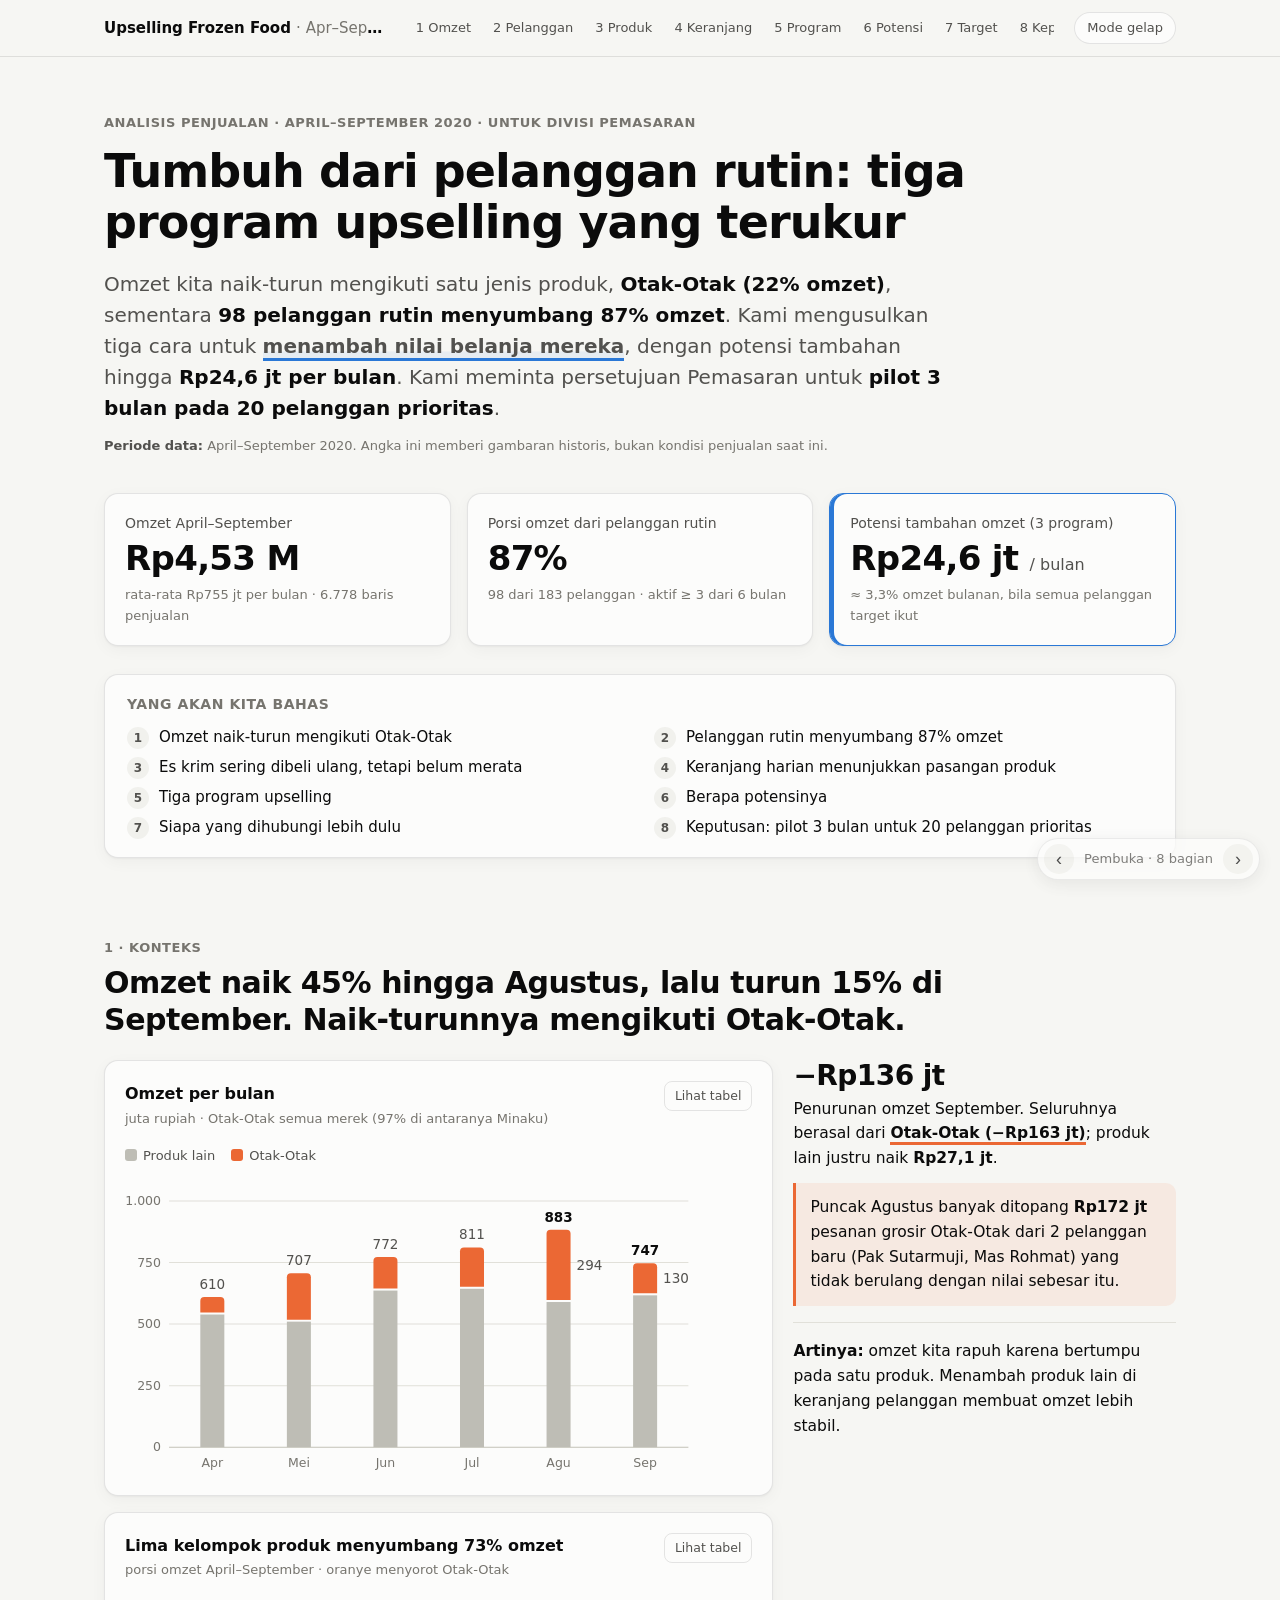
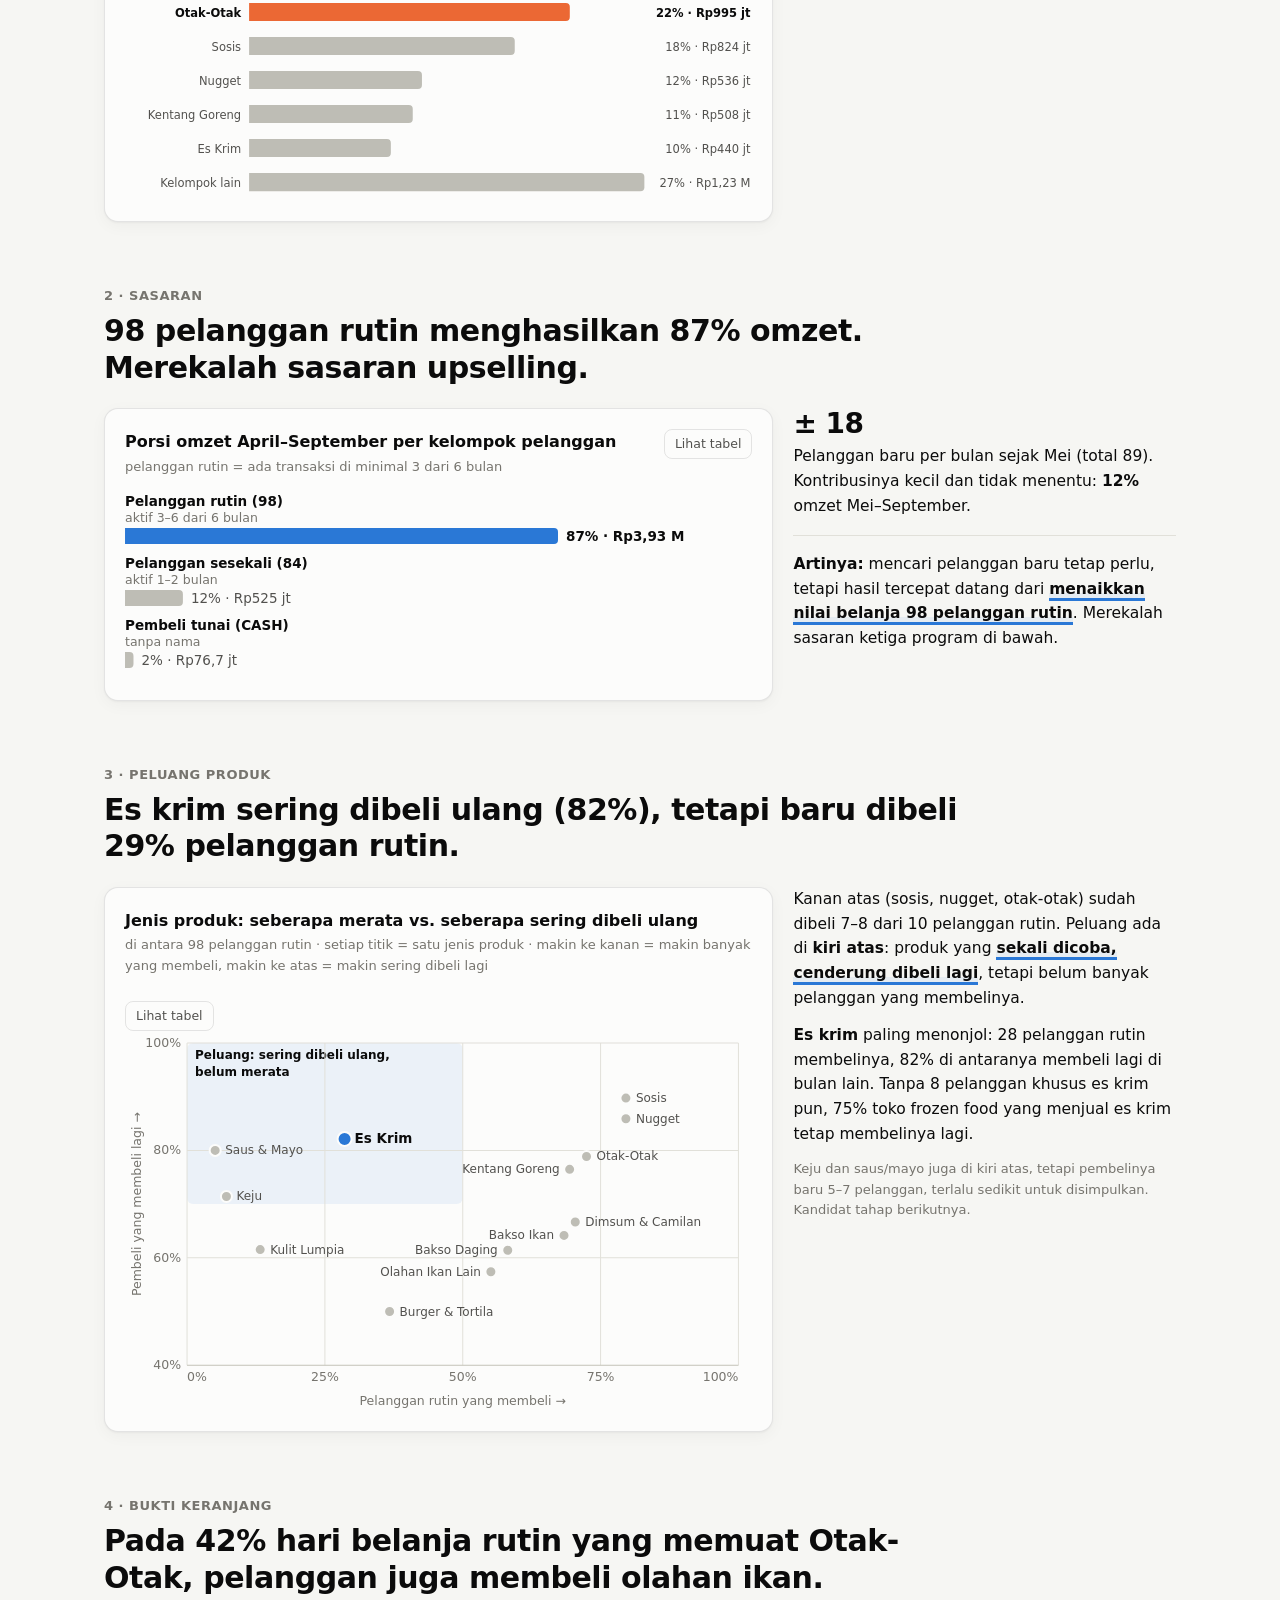
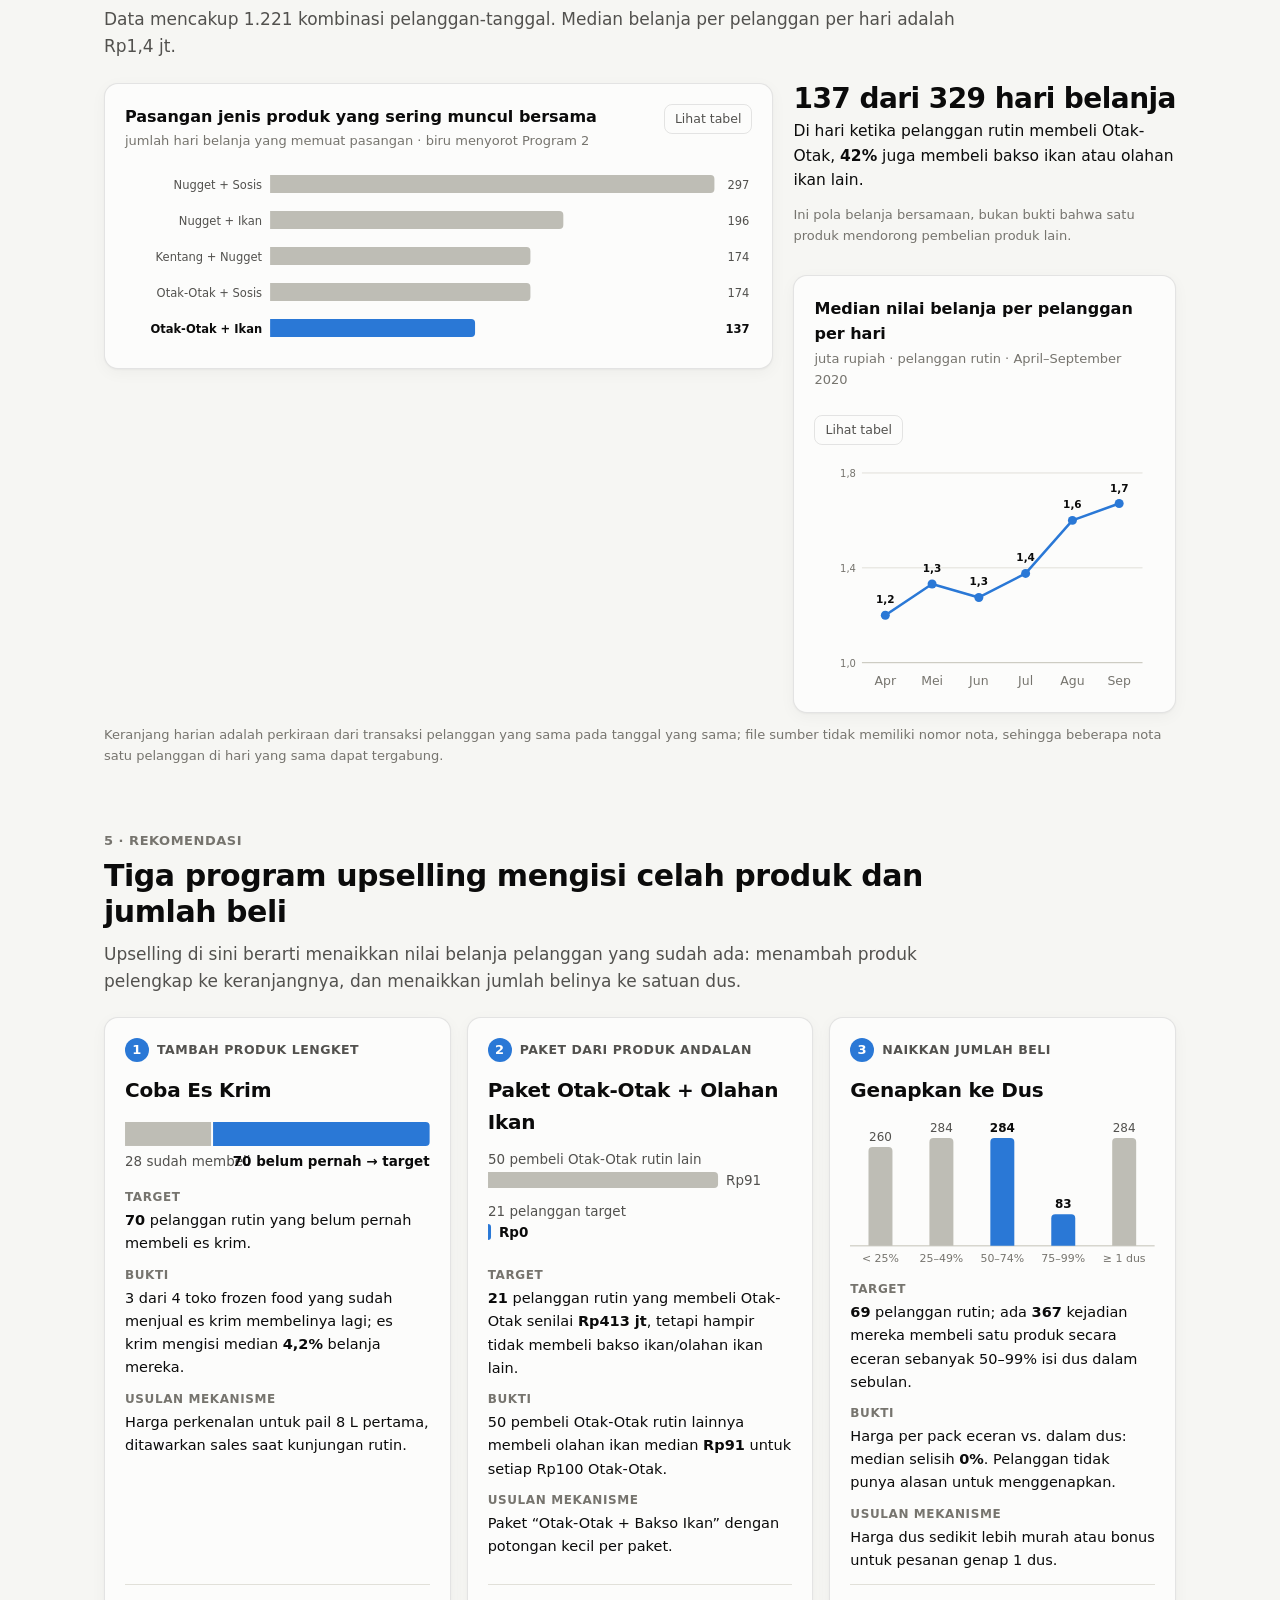
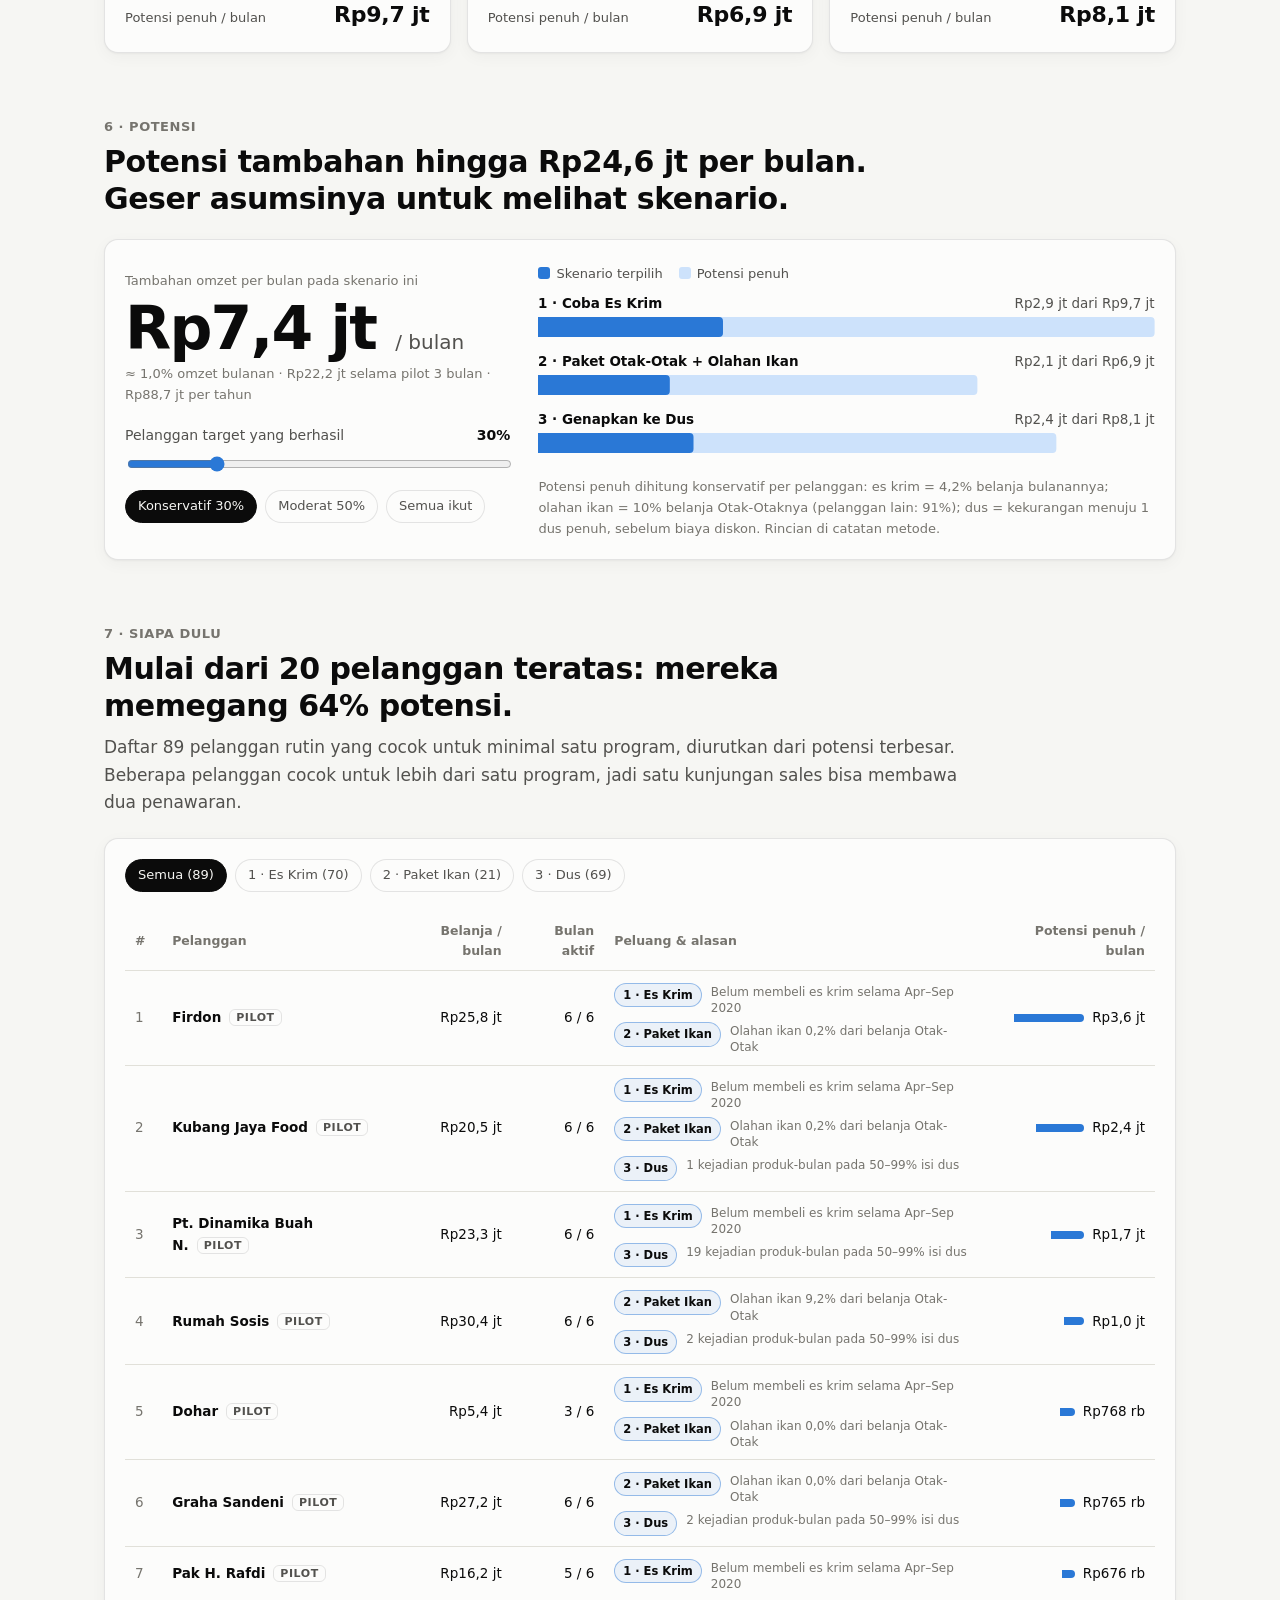
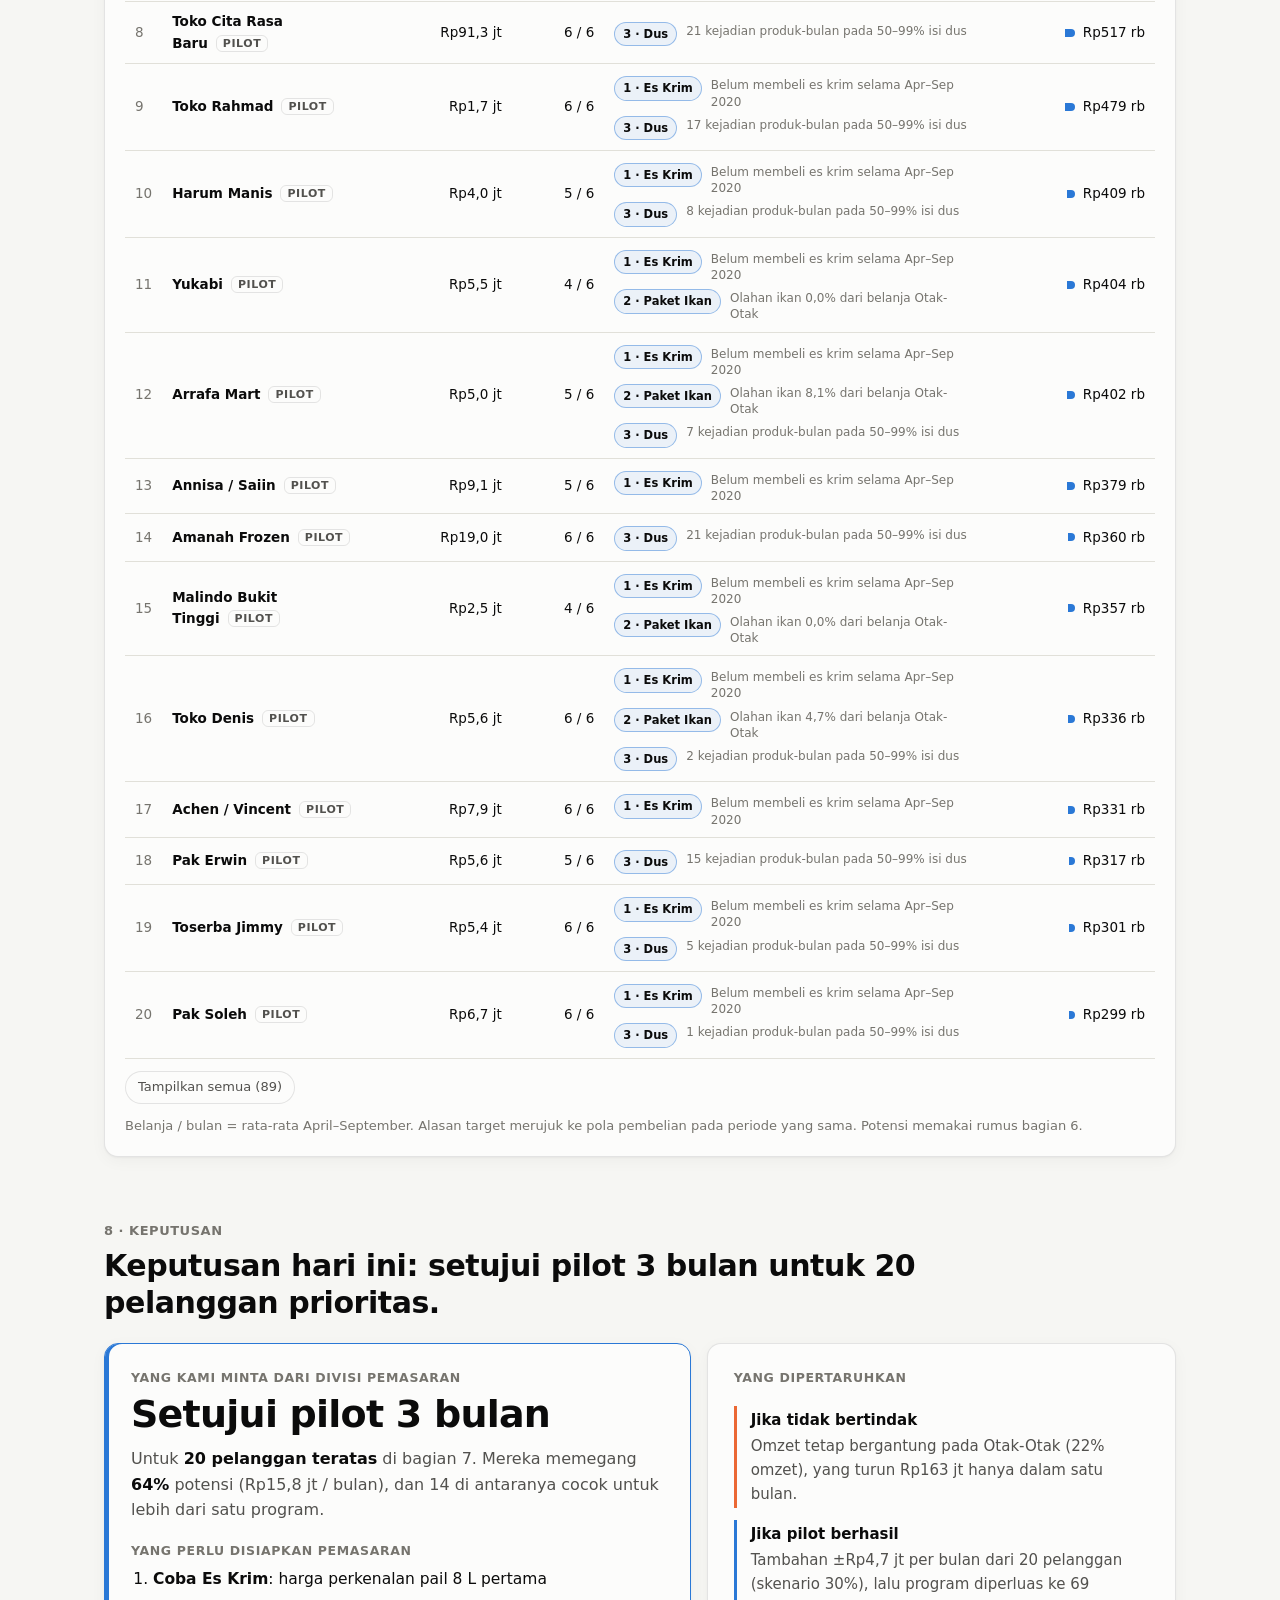
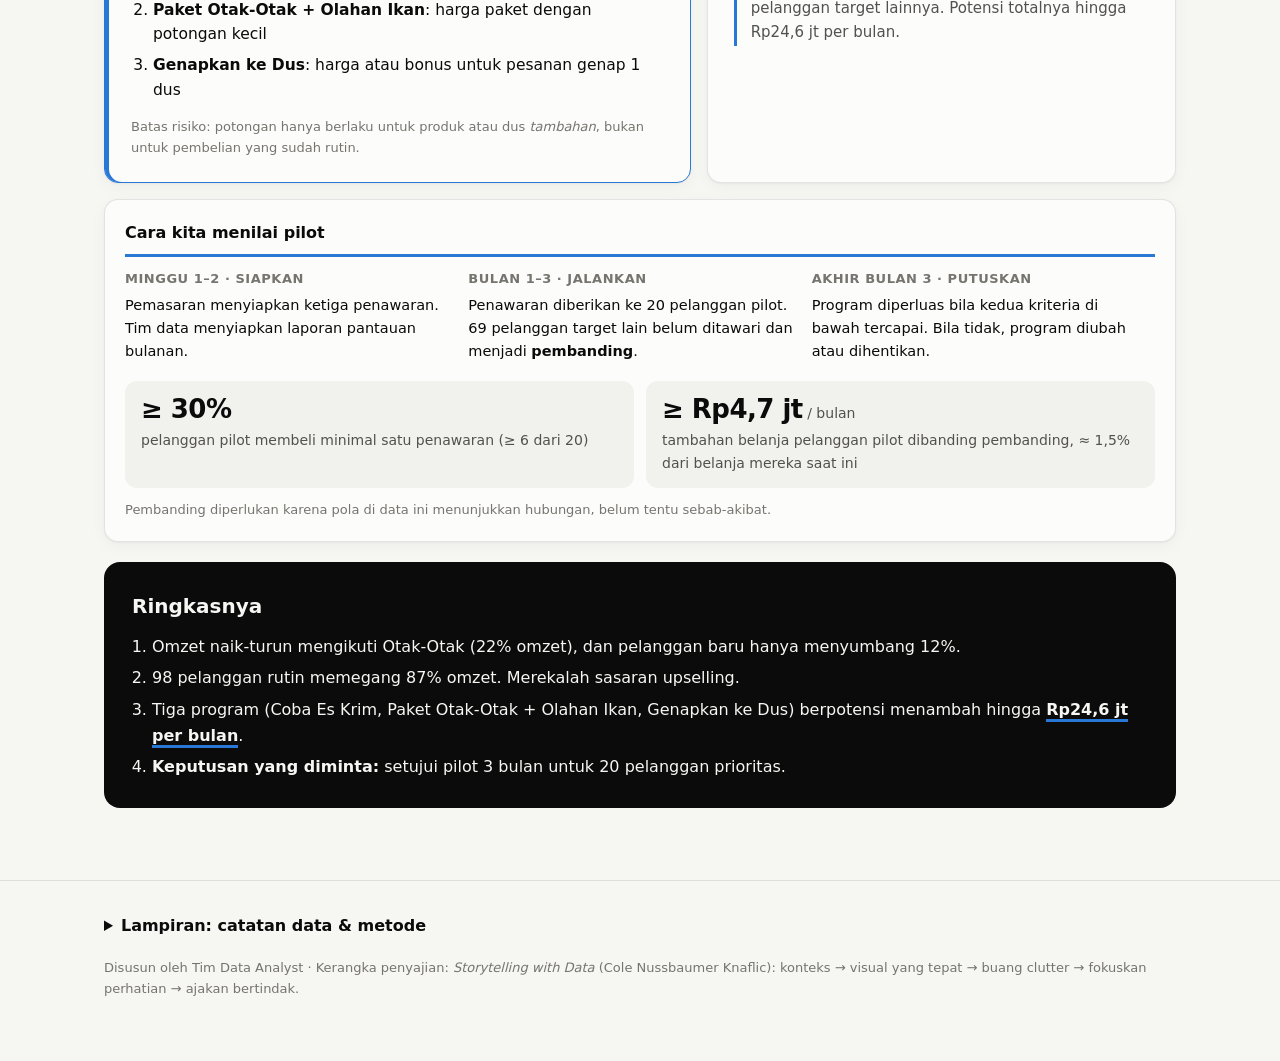
==== commit de32dc3b: "update lagi" ====
--- a/index.html
+++ b/index.html
@@ -6,7 +6,7 @@
   <title>Peluang Upselling Frozen Food</title>
   <meta name="description" content="Dashboard analisis penjualan frozen food April–September 2020: tiga ide upselling untuk pelanggan rutin, disusun untuk Divisi Pemasaran.">
   <link rel="icon" href="data:image/svg+xml,%3Csvg xmlns='http://www.w3.org/2000/svg' viewBox='0 0 32 32'%3E%3Crect width='32' height='32' rx='8' fill='%232a78d6'/%3E%3Cpath d='M8 22h4v-6H8zm6 0h4V10h-4zm6 0h4v-9h-4z' fill='%23fff'/%3E%3C/svg%3E">
-  <link rel="stylesheet" href="dashboard/assets/style.css?v=4">
+  <link rel="stylesheet" href="dashboard/assets/style.css?v=5">
 </head>
 <body>
 
@@ -17,10 +17,11 @@
       <a href="#s1">1 Omzet</a>
       <a href="#s2">2 Pelanggan</a>
       <a href="#s3">3 Produk</a>
-      <a href="#s4">4 Program</a>
-      <a href="#s5">5 Potensi</a>
-      <a href="#s6">6 Target</a>
-      <a href="#s7">7 Keputusan</a>
+      <a href="#s4">4 Keranjang</a>
+      <a href="#s5">5 Program</a>
+      <a href="#s6">6 Potensi</a>
+      <a href="#s7">7 Target</a>
+      <a href="#s8">8 Keputusan</a>
     </nav>
     <button class="theme-btn" id="themeBtn" type="button" aria-label="Ganti tema terang/gelap">Tema</button>
   </div>
@@ -30,20 +31,21 @@
   <!-- ===================== PEMBUKA: Big Idea ===================== -->
   <div class="wrap hero">
     <p class="eyebrow">Analisis penjualan · <span data-b="periode">April–September 2020</span> · untuk Divisi Pemasaran</p>
-    <h1>Tumbuh dari pelanggan yang sudah ada: tiga ide upselling</h1>
+    <h1>Tumbuh dari pelanggan rutin: tiga program upselling yang terukur</h1>
     <p class="bigidea">
       Omzet kita naik-turun mengikuti satu jenis produk, <b>Otak-Otak (<span data-b="otak_share">22%</span> omzet)</b>,
-      dan pelanggan baru hanya menyumbang <b data-b="baru_share">12%</b> omzet sejak Mei.
-      Cara tercepat untuk tumbuh adalah <span class="key">menjual lebih banyak ke <span data-b="rutin_n">98</span> pelanggan rutin</span>
-      lewat tiga program upselling, dengan potensi tambahan hingga <b data-b="pot_full_bln">Rp24,6 jt per bulan</b>.
+      sementara <b><span data-b="rutin_n">98</span> pelanggan rutin menyumbang <span data-b="rutin_share">87%</span> omzet</b>.
+      Kami mengusulkan tiga cara untuk <span class="key">menambah nilai belanja mereka</span>,
+      dengan potensi tambahan hingga <b data-b="pot_full_bln">Rp24,6 jt per bulan</b>.
       Kami meminta persetujuan Pemasaran untuk <b>pilot 3 bulan pada <span data-b="pilot_n">20</span> pelanggan prioritas</b>.
     </p>
+    <p class="data-age"><b>Periode data:</b> April–September 2020. Angka ini memberi gambaran historis, bukan kondisi penjualan saat ini.</p>
 
     <div class="kpis">
       <div class="kpi">
         <p class="lbl">Omzet April–September</p>
         <p class="val" data-b="omzet">Rp4,53 M</p>
-        <p class="sub">rata-rata <span data-b="omzet_bulan">Rp755 jt</span> per bulan · <span data-b="baris">6.778</span> transaksi</p>
+        <p class="sub">rata-rata <span data-b="omzet_bulan">Rp755 jt</span> per bulan · <span data-b="baris">6.778</span> baris penjualan</p>
       </div>
       <div class="kpi">
         <p class="lbl">Porsi omzet dari pelanggan rutin</p>
@@ -61,12 +63,13 @@
       <h2>Yang akan kita bahas</h2>
       <ol>
         <li><a href="#s1">Omzet naik-turun mengikuti Otak-Otak</a></li>
-        <li><a href="#s2">Pelanggan rutin adalah mesin omzet, bukan pelanggan baru</a></li>
+        <li><a href="#s2">Pelanggan rutin menyumbang 87% omzet</a></li>
         <li><a href="#s3">Es krim sering dibeli ulang, tetapi belum merata</a></li>
-        <li><a href="#s4">Tiga program upselling</a></li>
-        <li><a href="#s5">Berapa potensinya</a></li>
-        <li><a href="#s6">Siapa yang dihubungi lebih dulu</a></li>
-        <li><a href="#s7">Keputusan: pilot 3 bulan untuk 20 pelanggan prioritas</a></li>
+        <li><a href="#s4">Keranjang harian menunjukkan pasangan produk</a></li>
+        <li><a href="#s5">Tiga program upselling</a></li>
+        <li><a href="#s6">Berapa potensinya</a></li>
+        <li><a href="#s7">Siapa yang dihubungi lebih dulu</a></li>
+        <li><a href="#s8">Keputusan: pilot 3 bulan untuk 20 pelanggan prioritas</a></li>
       </ol>
     </nav>
   </div>
@@ -78,6 +81,7 @@
       <h2 class="title">Omzet naik <span data-b="naik">45%</span> hingga Agustus, lalu turun <span data-b="turun">15%</span> di September. Naik-turunnya mengikuti Otak-Otak.</h2>
     </div>
     <div class="grid-2">
+      <div class="chart-stack">
       <figure class="card" style="margin:0">
         <div class="card-head">
           <div>
@@ -90,6 +94,18 @@
         <div class="chart" id="c1" role="img" aria-label="Grafik batang bertumpuk omzet bulanan April sampai September 2020, dipisah Otak-Otak dan produk lain"></div>
         <div class="tbl-wrap" id="c1-tbl" hidden></div>
       </figure>
+      <figure class="card" style="margin:0">
+        <div class="card-head">
+          <div>
+            <h3>Lima kelompok produk menyumbang <span data-b="cat_top5">73%</span> omzet</h3>
+            <p class="cap">porsi omzet April–September · oranye menyorot Otak-Otak</p>
+          </div>
+          <button class="tbl-toggle" data-for="c1mix" type="button">Lihat tabel</button>
+        </div>
+        <div class="chart" id="c1mix" role="img" aria-label="Batang horizontal porsi omzet lima jenis produk teratas dan gabungan jenis lainnya"></div>
+        <div class="tbl-wrap" id="c1mix-tbl" hidden></div>
+      </figure>
+      </div>
       <div class="sowhat">
         <p class="big"><span data-b="sep_turun">−Rp136 jt</span></p>
         <p>Penurunan omzet September. Seluruhnya berasal dari <span class="key-alert">Otak-Otak (<span data-b="otak_turun">−Rp163 jt</span>)</span>; produk lain justru naik <b data-b="lain_naik">Rp27 jt</b>.</p>
@@ -155,11 +171,52 @@
     </div>
   </section>
 
-  <!-- ===================== 4. Tiga program ===================== -->
+  <!-- ===================== 4. Bukti keranjang ===================== -->
   <section class="story wrap" id="s4">
     <div class="sec-head">
-      <p class="sec-no">4 · Rekomendasi</p>
-      <h2 class="title">Tiga program upselling untuk pelanggan rutin</h2>
+      <p class="sec-no">4 · Bukti keranjang</p>
+      <h2 class="title">Pada <span data-b="basket_otak_ikan_pct">42%</span> hari belanja rutin yang memuat Otak-Otak, pelanggan juga membeli olahan ikan.</h2>
+      <p class="lead">Data mencakup <span data-b="basket_n">1.221</span> kombinasi pelanggan-tanggal. Median belanja per pelanggan per hari adalah <span data-b="basket_median">Rp1,4 jt</span>.</p>
+    </div>
+    <div class="grid-2">
+      <figure class="card" style="margin:0">
+        <div class="card-head">
+          <div>
+            <h3>Pasangan jenis produk yang sering muncul bersama</h3>
+            <p class="cap">jumlah hari belanja yang memuat pasangan · biru menyorot Program 2</p>
+          </div>
+          <button class="tbl-toggle" data-for="bPair" type="button">Lihat tabel</button>
+        </div>
+        <div class="chart" id="bPair" role="img" aria-label="Batang horizontal jumlah keranjang harian pelanggan rutin yang memuat pasangan jenis produk"></div>
+        <div class="tbl-wrap" id="bPair-tbl" hidden></div>
+      </figure>
+      <div class="chart-stack">
+        <div class="sowhat">
+          <p class="big"><span data-b="basket_otak_ikan_n">137</span> dari <span data-b="basket_otak_n">329</span> hari belanja</p>
+          <p>Di hari ketika pelanggan rutin membeli Otak-Otak, <b><span data-b="basket_otak_ikan_pct">42%</span></b> juga membeli bakso ikan atau olahan ikan lain.</p>
+          <p class="note">Ini pola belanja bersamaan, bukan bukti bahwa satu produk mendorong pembelian produk lain.</p>
+        </div>
+        <figure class="card" style="margin:0">
+          <div class="card-head">
+            <div>
+              <h3>Median nilai belanja per pelanggan per hari</h3>
+              <p class="cap">juta rupiah · pelanggan rutin · April–September 2020</p>
+            </div>
+            <button class="tbl-toggle" data-for="bMedian" type="button">Lihat tabel</button>
+          </div>
+          <div class="chart" id="bMedian" role="img" aria-label="Grafik garis median nilai belanja harian per pelanggan rutin pada April sampai September 2020"></div>
+          <div class="tbl-wrap" id="bMedian-tbl" hidden></div>
+        </figure>
+      </div>
+    </div>
+    <p class="small" style="margin:12px 0 0">Keranjang harian adalah perkiraan dari transaksi pelanggan yang sama pada tanggal yang sama; file sumber tidak memiliki nomor nota, sehingga beberapa nota satu pelanggan di hari yang sama dapat tergabung.</p>
+  </section>
+
+  <!-- ===================== 5. Tiga program ===================== -->
+  <section class="story wrap" id="s5">
+    <div class="sec-head">
+      <p class="sec-no">5 · Rekomendasi</p>
+      <h2 class="title">Tiga program upselling mengisi celah produk dan jumlah beli</h2>
       <p class="lead">Upselling di sini berarti menaikkan nilai belanja pelanggan yang sudah ada: menambah produk pelengkap ke keranjangnya, dan menaikkan jumlah belinya ke satuan dus.</p>
     </div>
     <div class="programs">
@@ -201,10 +258,10 @@
     </div>
   </section>
 
-  <!-- ===================== 5. Potensi ===================== -->
-  <section class="story wrap" id="s5">
-    <div class="sec-head">
-      <p class="sec-no">5 · Potensi</p>
+  <!-- ===================== 6. Potensi ===================== -->
+  <section class="story wrap" id="s6">
+    <div class="sec-head">
+      <p class="sec-no">6 · Potensi</p>
       <h2 class="title">Potensi tambahan hingga <span data-b="pot_full">Rp24,6 jt</span> per bulan. Geser asumsinya untuk melihat skenario.</h2>
     </div>
     <div class="card calc">
@@ -230,10 +287,10 @@
     </div>
   </section>
 
-  <!-- ===================== 6. Daftar target ===================== -->
-  <section class="story wrap" id="s6">
-    <div class="sec-head">
-      <p class="sec-no">6 · Siapa dulu</p>
+  <!-- ===================== 7. Daftar target ===================== -->
+  <section class="story wrap" id="s7">
+    <div class="sec-head">
+      <p class="sec-no">7 · Siapa dulu</p>
       <h2 class="title">Mulai dari 20 pelanggan teratas: mereka memegang <span data-b="top20">64%</span> potensi.</h2>
       <p class="lead">Daftar <span data-b="target_n">89</span> pelanggan rutin yang cocok untuk minimal satu program, diurutkan dari potensi terbesar. Beberapa pelanggan cocok untuk lebih dari satu program, jadi satu kunjungan sales bisa membawa dua penawaran.</p>
     </div>
@@ -247,7 +304,7 @@
               <th>Pelanggan</th>
               <th class="n hide-sm">Belanja / bulan</th>
               <th class="n hide-sm">Bulan aktif</th>
-              <th>Program</th>
+              <th>Peluang &amp; alasan</th>
               <th class="n">Potensi penuh / bulan</th>
             </tr>
           </thead>
@@ -255,14 +312,14 @@
         </table>
       </div>
       <button class="chip more" id="tMore" type="button">Tampilkan semua</button>
-      <p class="small" style="margin:12px 0 0">Belanja / bulan = rata-rata April–September. Potensi per pelanggan memakai rumus yang sama dengan bagian 5.</p>
-    </div>
-  </section>
-
-  <!-- ===================== 7. Keputusan ===================== -->
-  <section class="story wrap" id="s7">
-    <div class="sec-head">
-      <p class="sec-no">7 · Keputusan</p>
+      <p class="small" style="margin:12px 0 0">Belanja / bulan = rata-rata April–September. Alasan target merujuk ke pola pembelian pada periode yang sama. Potensi memakai rumus bagian 6.</p>
+    </div>
+  </section>
+
+  <!-- ===================== 8. Keputusan ===================== -->
+  <section class="story wrap" id="s8">
+    <div class="sec-head">
+      <p class="sec-no">8 · Keputusan</p>
       <h2 class="title">Keputusan hari ini: setujui pilot 3 bulan untuk <span data-b="pilot_n">20</span> pelanggan prioritas.</h2>
     </div>
 
@@ -270,7 +327,7 @@
       <div class="card decision">
         <p class="decision-lbl">Yang kami minta dari Divisi Pemasaran</p>
         <p class="decision-ask">Setujui pilot 3 bulan</p>
-        <p class="decision-sub">Untuk <b><span data-b="pilot_n">20</span> pelanggan teratas</b> di bagian 6. Mereka memegang <b data-b="top20">64%</b> potensi
+        <p class="decision-sub">Untuk <b><span data-b="pilot_n">20</span> pelanggan teratas</b> di bagian 7. Mereka memegang <b data-b="top20">64%</b> potensi
           (<span data-b="pilot_full">Rp15,8 jt</span> / bulan), dan <span data-b="pilot_multi">14</span> di antaranya cocok untuk lebih dari satu program.</p>
         <p class="decision-lbl" style="margin-top:18px">Yang perlu disiapkan Pemasaran</p>
         <ol class="prep">
@@ -333,8 +390,10 @@
     <ul>
       <li><b>Sumber:</b> 6 file Excel laporan penjualan April–September 2020. Hanya sheet laporan lengkap (diawali “_”) yang dipakai agar tidak terhitung dua kali dengan sheet per merek; total setiap file dicocokkan dengan baris total di Excel. Hasilnya <span data-b="baris">6.778</span> baris, <span data-b="sku">268</span> produk, <span data-b="pelanggan">183</span> pelanggan.</li>
       <li><b>Nama pelanggan</b> dibersihkan dari kode awalan (“F - ”, “C - ”, “AL - ”, …) dan tulisan “(MITRAKU)”, sehingga misalnya “C - ADEK FROZEN” dan “ADEK FROZEN” dihitung satu pelanggan. Pembeli “CASH” tidak dihitung sebagai pelanggan rutin.</li>
-      <li><b>Nilai penjualan</b> memakai kolom JUMLAH (sudah termasuk potongan). Ada <span data-b="harga_nol">58</span> baris berharga Rp0 dan <span data-b="selisih">77</span> baris dengan JUMLAH ≠ QTY × HARGA (potongan harga).</li>
+      <li><b>Nilai penjualan</b> memakai kolom JUMLAH (sudah termasuk potongan). Ada <span data-b="harga_nol">58</span> baris HARGA Rp0 dengan total <span data-b="harga_nol_qty">531</span> unit, serta <span data-b="potongan_baris">77</span> baris dengan JUMLAH di bawah QTY × HARGA (selisih tersirat <span data-b="potongan_tersirat">Rp4,4 jt</span>). Selisih ini tidak memiliki kode promo, jadi bukan bukti dampak kampanye.</li>
       <li><b>Jenis produk</b> dikelompokkan dari kata kunci nama barang menjadi 13 jenis. <b>Dibeli ulang</b> = pembeli jenis itu membelinya di ≥ 2 bulan berbeda.</li>
+      <li><b>Keranjang harian:</b> transaksi pelanggan rutin pada tanggal yang sama dikelompokkan sebagai satu keranjang perkiraan; tanpa nomor nota, beberapa nota pada satu hari dapat tergabung. Pasangan produk menunjukkan frekuensi muncul bersama, bukan sebab-akibat.</li>
+      <li><b>Nilai median keranjang</b> dihitung dari total belanja pelanggan rutin per hari pada tiap bulan, sehingga tidak terlalu dipengaruhi pesanan yang sangat besar.</li>
       <li><b>Potensi Program 1:</b> <span data-b="p1_porsi">4,2%</span> × belanja bulanan pelanggan target; 4,2% adalah median porsi es krim pada <span data-b="p1_campur">20</span> toko rutin yang menjual es krim bersama produk lain.</li>
       <li><b>Potensi Program 2:</b> <span data-b="p2_asumsi">10%</span> × belanja Otak-Otak bulanan pelanggan target (asumsi konservatif; median pelanggan lain <span data-b="p2_peer_pct">91%</span>). Target = pembeli Otak-Otak rutin yang belanja bakso ikan/olahan ikan lainnya &lt; 10% dari belanja Otak-Otaknya.</li>
       <li><b>Potensi Program 3:</b> (isi dus − jumlah pack yang dibeli dalam sebulan) × harga pack yang dibayar, untuk pembelian eceran 50–99% isi dus, dibagi 6 bulan. Angka ini sebelum biaya diskon/bonus dus.</li>
@@ -347,13 +406,13 @@
 
 <div class="pager" id="pager" aria-label="Pindah bagian" title="Pindah bagian: tombol ← → atau PageUp/PageDown">
   <button type="button" data-go="-1" aria-label="Bagian sebelumnya">‹</button>
-  <span id="pagerTxt">Pembuka · 7 bagian</span>
+  <span id="pagerTxt">Pembuka · 8 bagian</span>
   <button type="button" data-go="1" aria-label="Bagian berikutnya">›</button>
 </div>
 
 <div class="tip" id="tip" role="status" aria-live="polite"></div>
 
-<script src="dashboard/assets/data.js?v=2"></script>
-<script src="dashboard/assets/app.js?v=7"></script>
+<script src="dashboard/assets/data.js?v=3"></script>
+<script src="dashboard/assets/app.js?v=8"></script>
 </body>
 </html>
--- a/dashboard/assets/style.css
+++ b/dashboard/assets/style.css
@@ -110,6 +110,8 @@
   font-size: clamp(17px, 1.9vw, 20px); line-height: 1.55; color: var(--ink-2); max-width: 860px; margin: 0;
 }
 .bigidea b { color: var(--ink); }
+.data-age { margin: 12px 0 0; color: var(--muted); font-size: 13px; }
+.data-age b { color: var(--ink-2); }
 
 .kpis { display: grid; grid-template-columns: repeat(3, minmax(0, 1fr)); gap: 16px; margin: 36px 0 0; }
 @media (max-width: 760px) { .kpis { grid-template-columns: 1fr; } }
@@ -149,6 +151,7 @@
 
 .grid-2 { display: grid; grid-template-columns: minmax(0, 1.75fr) minmax(0, 1fr); gap: 20px; align-items: start; }
 @media (max-width: 900px) { .grid-2 { grid-template-columns: minmax(0, 1fr); } }
+.chart-stack { display: grid; gap: 16px; min-width: 0; }
 
 .card {
   background: var(--surface); border: 1px solid var(--border); border-radius: 14px;
@@ -257,6 +260,10 @@
 .targets tbody tr:hover { background: var(--surface-2); }
 .targets .rank { color: var(--muted); width: 32px; font-variant-numeric: tabular-nums; }
 .targets .name { font-weight: 600; min-width: 140px; }
+.targets .program-cell { min-width: 270px; }
+.program-signal { display: flex; align-items: flex-start; gap: 5px; margin: 2px 0 5px; }
+.program-signal:last-child { margin-bottom: 0; }
+.program-signal small { display: block; color: var(--muted); font-size: 12px; line-height: 1.35; padding-top: 2px; }
 .pill {
   display: inline-block; font-size: 11.5px; font-weight: 650; padding: 2px 8px; border-radius: 999px;
   background: var(--accent-wash); color: var(--ink); border: 1px solid color-mix(in srgb, var(--accent) 45%, transparent);
@@ -305,7 +312,7 @@
 }
 @media (prefers-reduced-motion: reduce) { html { scroll-behavior: auto; } }
 
-/* ============ Bagian 7: keputusan ============ */
+/* ============ Bagian 8: keputusan ============ */
 .decide { display: grid; grid-template-columns: minmax(0, 1.25fr) minmax(0, 1fr); gap: 16px; align-items: stretch; }
 @media (max-width: 900px) { .decide { grid-template-columns: minmax(0, 1fr); } }
 .decision { border: 1px solid var(--accent); box-shadow: inset 4px 0 0 var(--accent), var(--shadow); padding: 24px 26px; }
